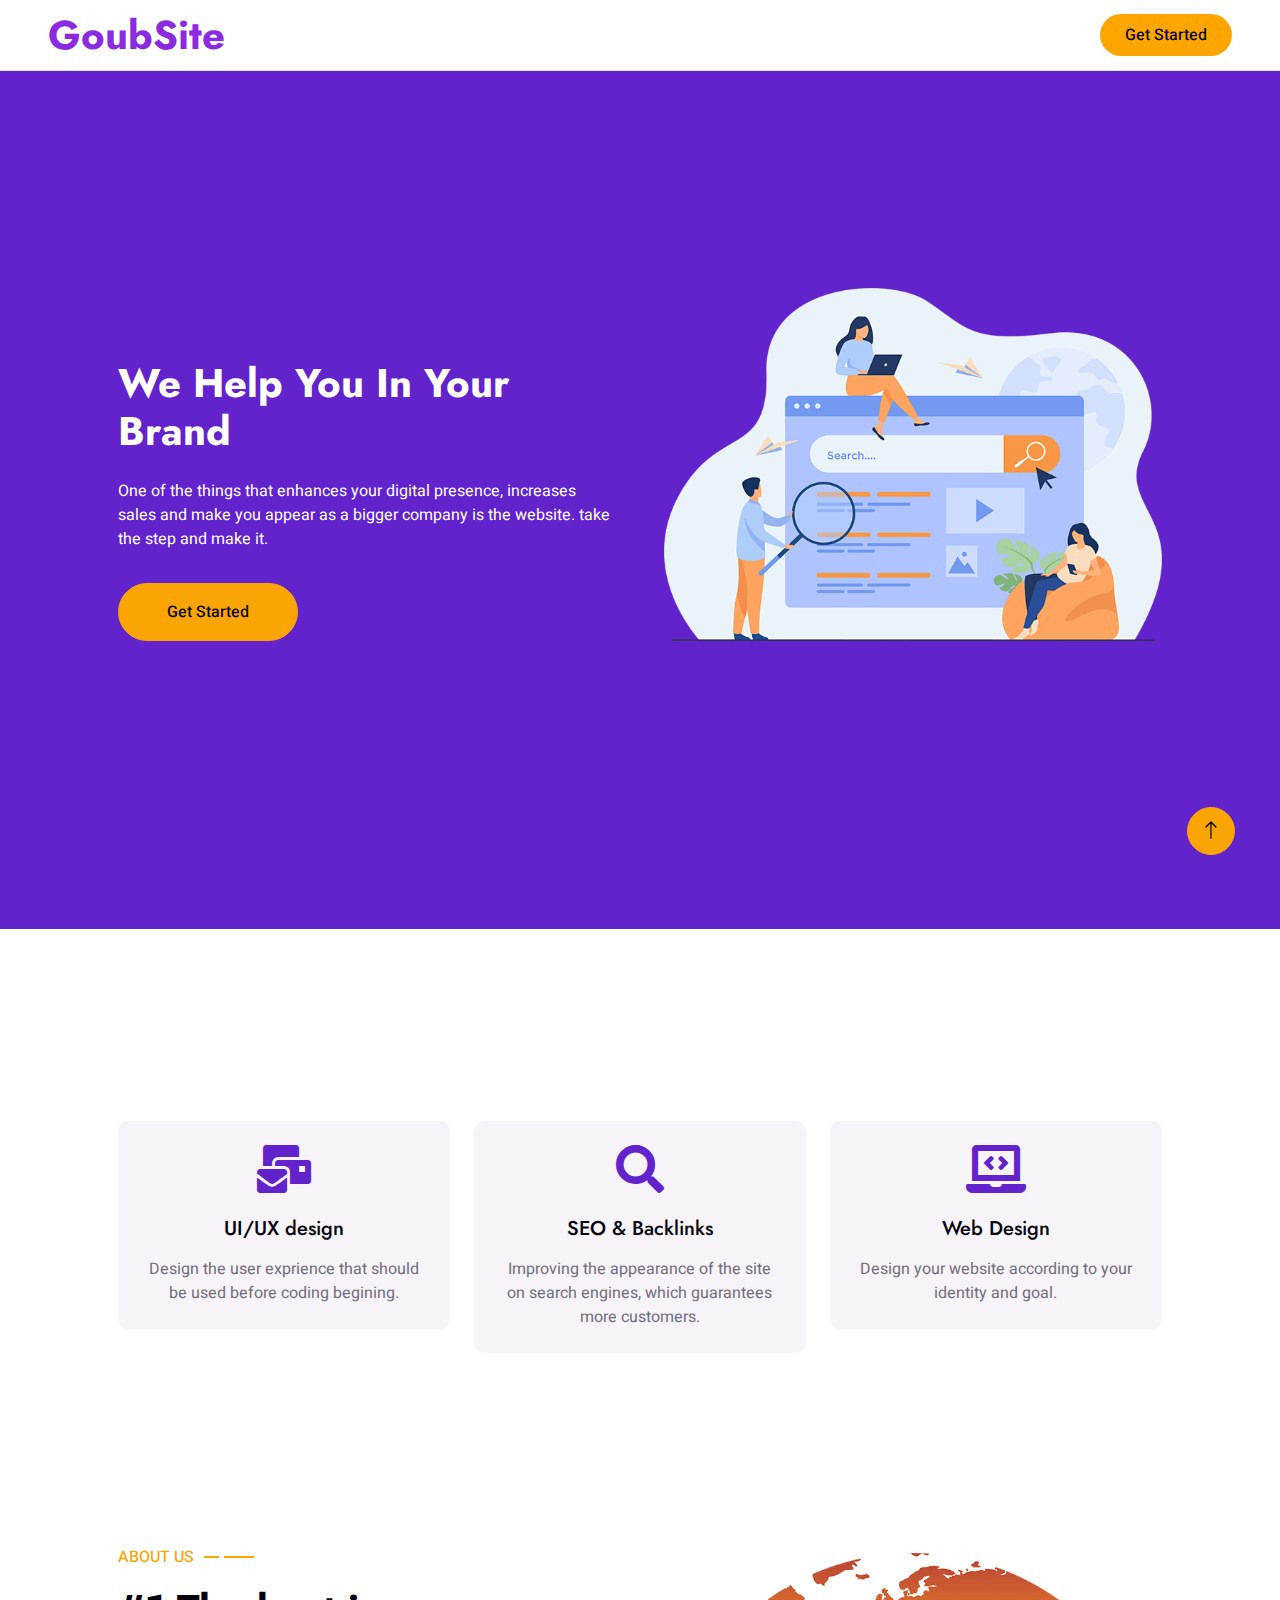
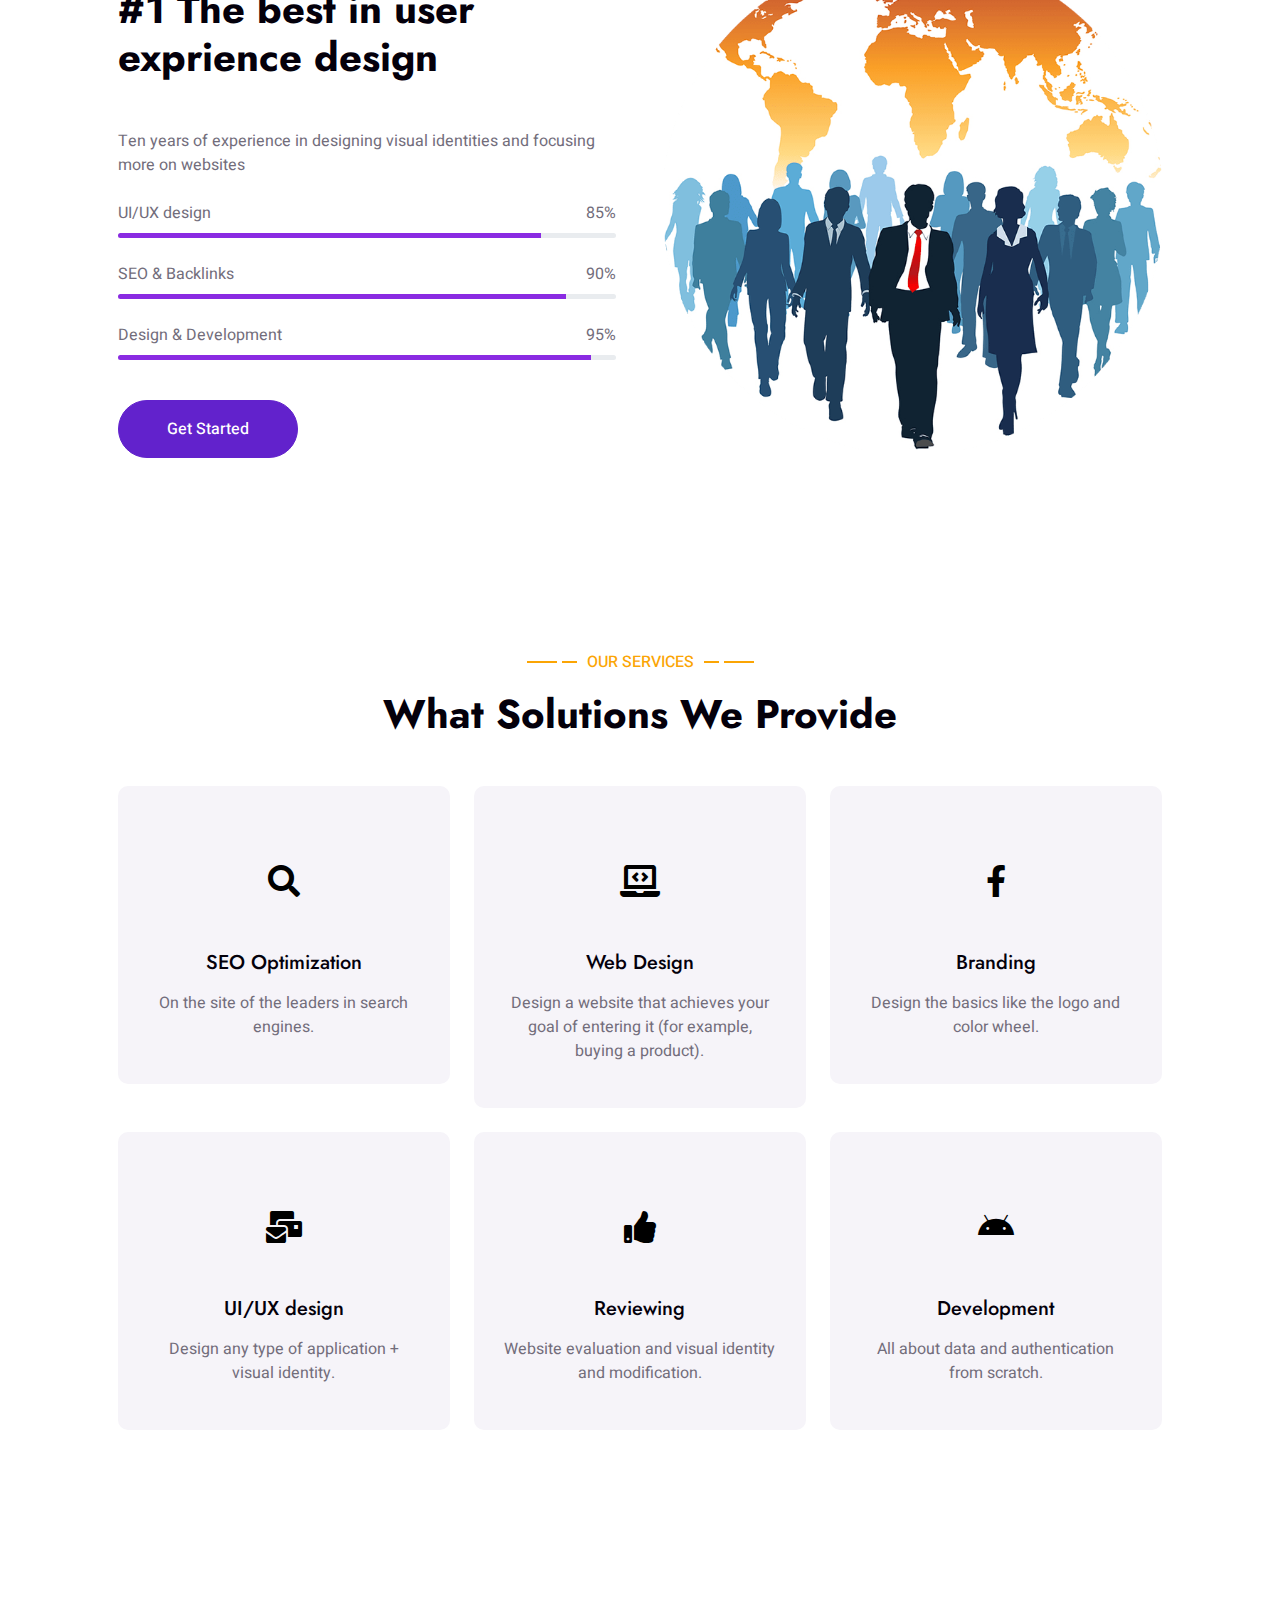
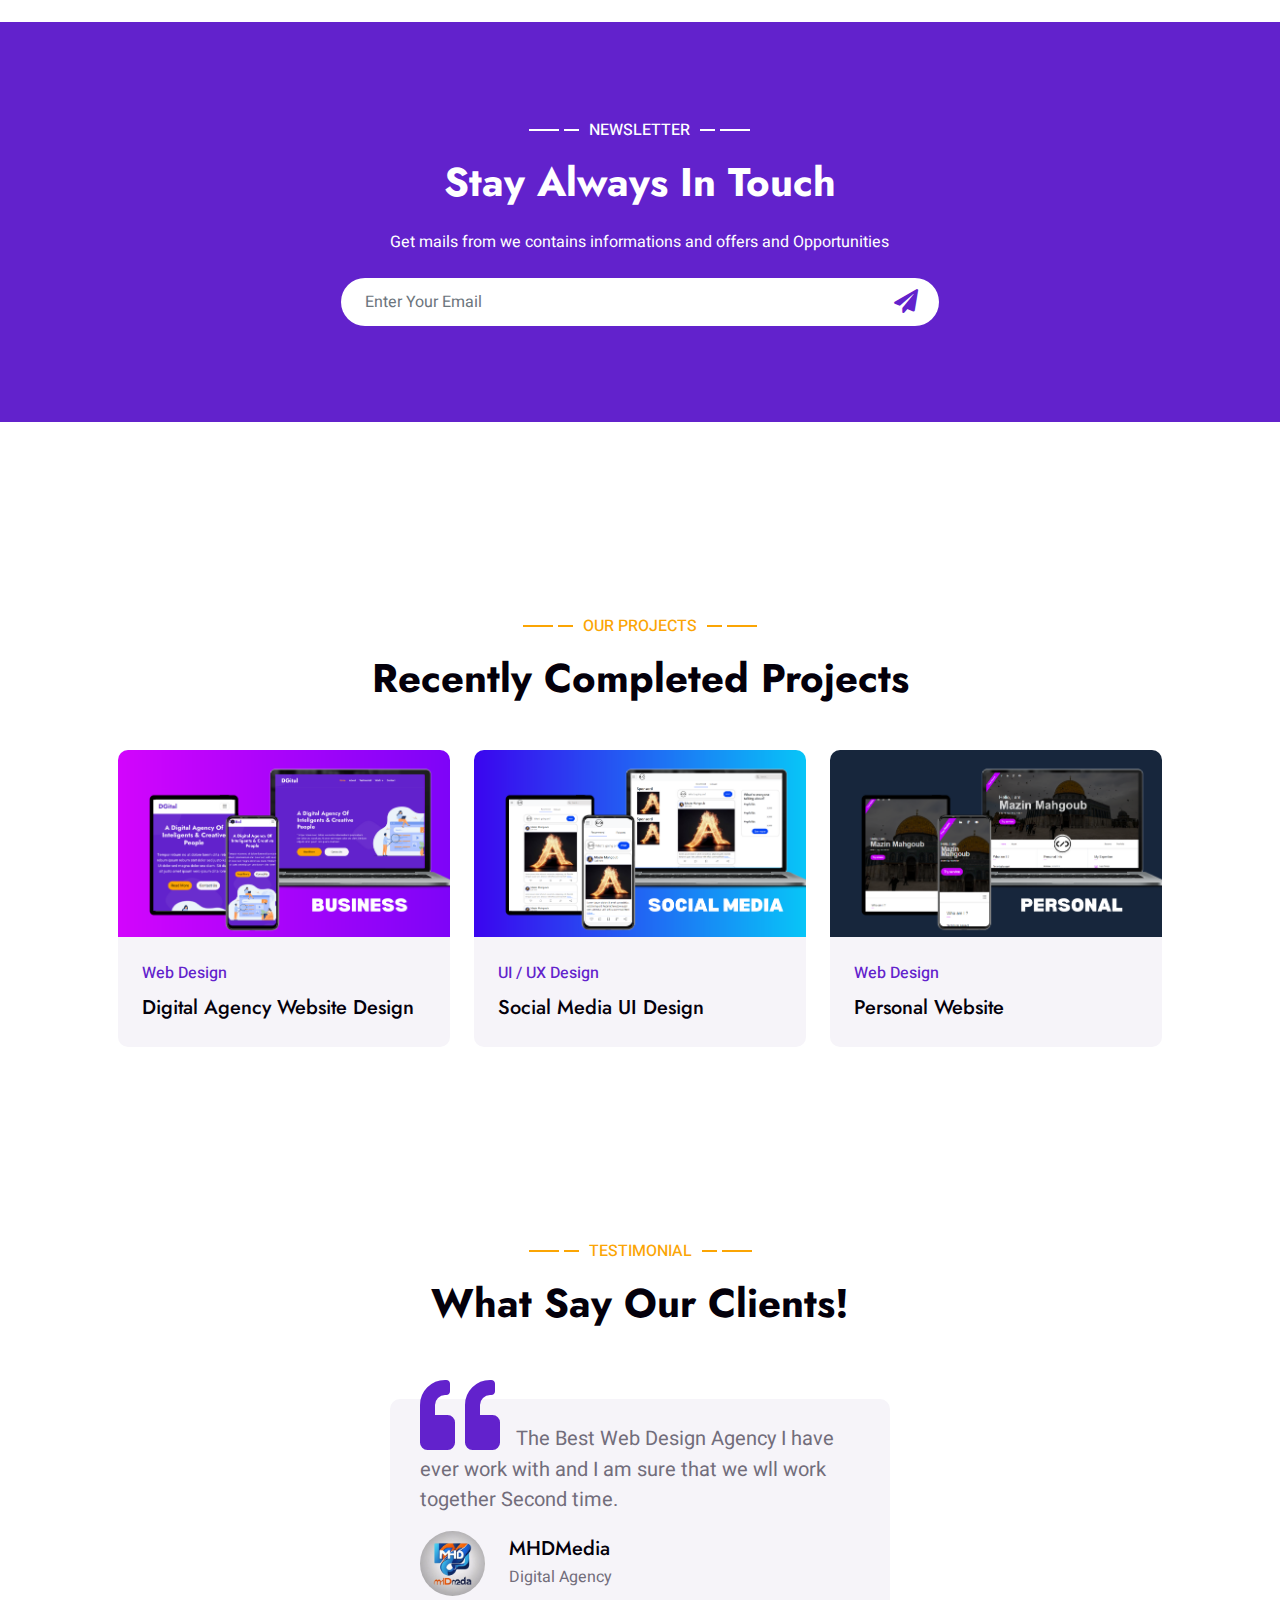
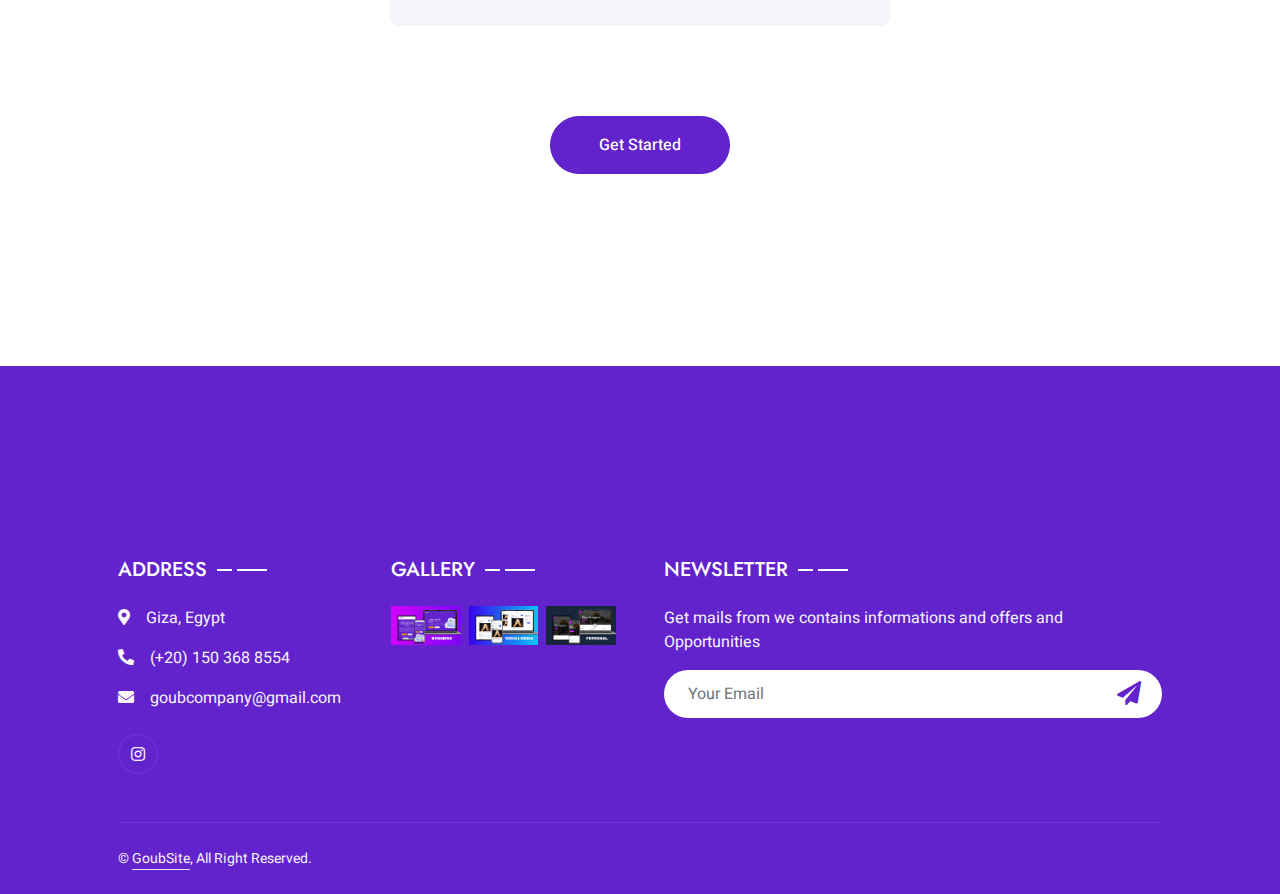
==== index.html @ 35c3d0f1 "Update index.html" ====
<!DOCTYPE html>
<html lang="en">

<head>
    <meta charset="utf-8">
    <title>GoubSite Company</title>
    <meta content="width=device-width, initial-scale=1.0" name="viewport">
    <meta content="" name="author">
    <meta content="" name="keywords">
    <meta content="" name="description">

    <!-- Favicon -->
    <link href="2.jpg" rel="icon">

    <!-- Google Web Fonts -->
    <link rel="preconnect" href="https://fonts.googleapis.com">
    <link rel="preconnect" href="https://fonts.gstatic.com" crossorigin>
    <link href="https://fonts.googleapis.com/css2?family=Heebo:wght@400;500&family=Jost:wght@500;600;700&display=swap" rel="stylesheet"> 

    <!-- Icon Font Stylesheet -->
    <link href="https://cdnjs.cloudflare.com/ajax/libs/font-awesome/5.10.0/css/all.min.css" rel="stylesheet">
    <link href="https://cdn.jsdelivr.net/npm/bootstrap-icons@1.4.1/font/bootstrap-icons.css" rel="stylesheet">

    <!-- Customized Bootstrap Stylesheet -->
    <link href="bootstrap.min.css" rel="stylesheet">

    <!-- Template Stylesheet -->
    <link href="style.css" rel="stylesheet"> 

    <!-- javascript -->
    <script src="https://smtpjs.com/v3/smtp.js"></script>
</head>

<body>
    <div class="container-xxl bg-white p-0">
        


        <!-- Navbar & Hero Start -->
        <div class="container-xxl position-relative p-0">
            <nav class="navbar navbar-expand-lg navbar-light px-4 px-lg-5 py-3 py-lg-0 " style="position:fixed;background: #fff;border-bottom: 1px solid rgb(226, 224, 224);">
                <a href="" class="navbar-brand p-0" style="height: 70px;display: flex;align-items: center;">
                    <h1 class="m-0" style="color: blueviolet;">GoubSite</h1>
                    <!-- <img src="logo.png" alt="Logo"> -->
                </a>
                
                <div class="collapse navbar-collapse" id="navbarCollapse">
                    <div class="navbar-nav mx-auto py-0"></div>
                    <a href="https://wa.me/+201503688554" class="btn rounded-pill py-2 px-4 ms-3 d-none d-lg-block" style="background: orange;">Get Started</a>
                </div>
            </nav>

            <div class="container-xxl bg-primary hero-header" style="padding-top: -100px;">
                <div class="container px-lg-5">
                    <div class="row g-5 align-items-end">
                        <div class="col-lg-6 text-center text-lg-start">
                            <h1 class="text-white mb-4 animated slideInDown">We Help You In Your Brand</h1>
                            <p class="text-white pb-3 animated slideInDown">One of the things that enhances your digital presence, increases sales and make you appear as a bigger company is the website. take the step and make it.</p>
                            <a href="https://wa.me/+201503688554" class="btn btn-secondary py-sm-3 px-sm-5 rounded-pill me-3 animated slideInLeft">Get Started</a>
                        </div>
                        <div class="col-lg-6 text-center text-lg-start">
                            <img class="img-fluid animated zoomIn" src="hero.png" alt="">
                        </div>
                    </div>
                </div>
            </div>
        </div>
        <!-- Navbar & Hero End -->


        <!-- Feature Start -->
        <div class="container-xxl py-5">
            <div class="container py-5 px-lg-5">
                <div class="row g-4">
                    <div class="col-lg-4 wow fadeInUp" data-wow-delay="0.1s">
                        <div class="feature-item bg-light rounded text-center p-4">
                            <i class="fa fa-3x fa-mail-bulk text-primary mb-4"></i>
                            <h5 class="mb-3">UI/UX design</h5>
                            <p class="m-0">Design the user exprience that should be used before coding begining.</p>
                        </div>
                    </div>
                    <div class="col-lg-4 wow fadeInUp" data-wow-delay="0.3s">
                        <div class="feature-item bg-light rounded text-center p-4">
                            <i class="fa fa-3x fa-search text-primary mb-4"></i>
                            <h5 class="mb-3">SEO & Backlinks</h5>
                            <p class="m-0">Improving the appearance of the site on search engines, which guarantees more customers.</p>
                        </div>
                    </div>
                    <div class="col-lg-4 wow fadeInUp" data-wow-delay="0.5s">
                        <div class="feature-item bg-light rounded text-center p-4">
                            <i class="fa fa-3x fa-laptop-code text-primary mb-4"></i>
                            <h5 class="mb-3">Web Design</h5>
                            <p class="m-0">Design your website according to your identity and goal.</p>
                        </div>
                    </div>
                </div>
            </div>
        </div>
        <!-- Feature End -->


        <!-- About Start -->
        <div class="container-xxl py-5">
            <div class="container py-5 px-lg-5">
                <div class="row g-5 align-items-center">
                    <div class="col-lg-6 wow fadeInUp" data-wow-delay="0.1s">
                        <p class="section-title text-secondary">About Us<span></span></p>
                        <h1 class="mb-5">#1 The best in user exprience design</h1>
                        <p class="mb-4">Ten years of experience in designing visual identities and focusing more on websites</p>
                        <div class="skill mb-4">
                            <div class="d-flex justify-content-between">
                                <p class="mb-2">UI/UX design</p>
                                <p class="mb-2">85%</p>
                            </div>
                            <div class="progress">
                                <div style="background: blueviolet;width: 85%;"></div>
                            </div>
                        </div>
                        <div class="skill mb-4">
                            <div class="d-flex justify-content-between">
                                <p class="mb-2">SEO & Backlinks</p>
                                <p class="mb-2">90%</p>
                            </div>
                            <div class="progress">
                                <div style="background: blueviolet;width: 90%;"></div>
                            </div>
                        </div>
                        <div class="skill mb-4">
                            <div class="d-flex justify-content-between">
                                <p class="mb-2">Design & Development</p>
                                <p class="mb-2">95%</p>
                            </div>
                            <div class="progress">
                                <div style="background: blueviolet;width: 95%;"></div>
                            </div>
                        </div>
                        <a href="https://wa.me/+201503688554" class="btn btn-primary py-sm-3 px-sm-5 rounded-pill mt-3">Get Started</a>
                    </div>
                    <div class="col-lg-6">
                        <img class="img-fluid wow zoomIn" data-wow-delay="0.5s" src="about.png">
                    </div>
                </div>
            </div>
        </div>
        <!-- About End -->


        <!-- Facts Start -->
        <!-- <div class="container-xxl bg-primary fact py-5 wow fadeInUp" data-wow-delay="0.1s">
            <div class="container py-5 px-lg-5">
                <div class="row g-4">
                    <div class="col-md-6 col-lg-3 text-center wow fadeIn" data-wow-delay="0.1s">
                        <i class="fa fa-certificate fa-3x text-secondary mb-3"></i>
                        <h1 class="text-white mb-2" data-toggle="counter-up">1234</h1>
                        <p class="text-white mb-0">Years Experience</p>
                    </div>
                    <div class="col-md-6 col-lg-3 text-center wow fadeIn" data-wow-delay="0.3s">
                        <i class="fa fa-users-cog fa-3x text-secondary mb-3"></i>
                        <h1 class="text-white mb-2" data-toggle="counter-up">1234</h1>
                        <p class="text-white mb-0">Team Members</p>
                    </div>
                    <div class="col-md-6 col-lg-3 text-center wow fadeIn" data-wow-delay="0.5s">
                        <i class="fa fa-users fa-3x text-secondary mb-3"></i>
                        <h1 class="text-white mb-2" data-toggle="counter-up">1234</h1>
                        <p class="text-white mb-0">Satisfied Clients</p>
                    </div>
                    <div class="col-md-6 col-lg-3 text-center wow fadeIn" data-wow-delay="0.7s">
                        <i class="fa fa-check fa-3x text-secondary mb-3"></i>
                        <h1 class="text-white mb-2" data-toggle="counter-up">1234</h1>
                        <p class="text-white mb-0">Compleate Projects</p>
                    </div>
                </div>
            </div>
        </div> -->
        <!-- Facts End -->


        <!-- Service Start -->
        <div class="container-xxl py-5">
            <div class="container py-5 px-lg-5">
                <div class="wow fadeInUp" data-wow-delay="0.1s">
                    <p class="section-title text-secondary justify-content-center"><span></span>Our Services<span></span></p>
                    <h1 class="text-center mb-5">What Solutions We Provide</h1>
                </div>
                <div class="row g-4">
                    <div class="col-lg-4 col-md-6 wow fadeInUp" data-wow-delay="0.1s">
                        <div class="service-item d-flex flex-column text-center rounded">
                            <div class="service-icon flex-shrink-0">
                                <i class="fa fa-search fa-2x" style="color: black;"></i>
                            </div>
                            <h5 class="mb-3">SEO Optimization</h5>
                            <p class="m-0">On the site of the leaders in search engines.</p>
                        </div>
                    </div>
                    <div class="col-lg-4 col-md-6 wow fadeInUp" data-wow-delay="0.3s">
                        <div class="service-item d-flex flex-column text-center rounded">
                            <div class="service-icon flex-shrink-0">
                                <i class="fa fa-laptop-code fa-2x" style="color: black;"></i>
                            </div>
                            <h5 class="mb-3">Web Design</h5>
                            <p class="m-0">Design a website that achieves your goal of entering it (for example, buying a product).</p>
                        </div>
                    </div>
                    <div class="col-lg-4 col-md-6 wow fadeInUp" data-wow-delay="0.5s">
                        <div class="service-item d-flex flex-column text-center rounded">
                            <div class="service-icon flex-shrink-0">
                                <i class="fab fa-facebook-f fa-2x" style="color: black;"></i>
                            </div>
                            <h5 class="mb-3">Branding</h5>
                            <p class="m-0">Design the basics like the logo and color wheel.</p>
                        </div>
                    </div>
                    <div class="col-lg-4 col-md-6 wow fadeInUp" data-wow-delay="0.1s">
                        <div class="service-item d-flex flex-column text-center rounded">
                            <div class="service-icon flex-shrink-0">
                                <i class="fa fa-mail-bulk fa-2x" style="color: black;"></i>
                            </div>
                            <h5 class="mb-3">UI/UX design</h5>
                            <p class="m-0">Design any type of application + visual identity.</p>
                        </div>
                    </div>
                    <div class="col-lg-4 col-md-6 wow fadeInUp" data-wow-delay="0.3s">
                        <div class="service-item d-flex flex-column text-center rounded">
                            <div class="service-icon flex-shrink-0">
                                <i class="fa fa-thumbs-up fa-2x" style="color: black;"></i>
                            </div>
                            <h5 class="mb-3">Reviewing</h5>
                            <p class="m-0">Website evaluation and visual identity and modification.</p>
                        </div>
                    </div>
                    <div class="col-lg-4 col-md-6 wow fadeInUp" data-wow-delay="0.5s">
                        <div class="service-item d-flex flex-column text-center rounded">
                            <div class="service-icon flex-shrink-0">
                                <i class="fab fa-android fa-2x" style="color: black;"></i>
                            </div>
                            <h5 class="mb-3">Development</h5>
                            <p class="m-0">All about data and authentication from scratch.</p>
                        </div>
                    </div>
                </div>
            </div>
        </div>
        <!-- Service End -->


        <!-- Newsletter Start -->
        <div class="container-xxl bg-primary newsletter py-5 wow fadeInUp" data-wow-delay="0.1s">
            <div class="container py-5 px-lg-5">
                <div class="row justify-content-center">
                    <div class="col-lg-7 text-center">
                        <p class="section-title text-white justify-content-center"><span></span>Newsletter<span></span></p>
                        <h1 class="text-center text-white mb-4">Stay Always In Touch</h1>
                        <p class="text-white mb-4">Get mails from we contains informations and offers and Opportunities</p>
                        <div class="position-relative w-100 mt-3">
                            <input id="content" class="form-control border-0 rounded-pill w-100 ps-4 pe-5" type="text" placeholder="Enter Your Email" style="height: 48px;">
                            <script>
				  function write(){
				      content = document.getElementById("content");
				      Email.send({
                                          Host: "smtp.gmail.com",
                                          Username: "mazinmahgoub95@gmail.com",
                			  Password: "Enter your password",
                			  To: 'goubcompany@gmail.com';
                			  From: "mazinmahgoub95@gmail.com",
                			  Subject: Mail Marketing,
                			  Body: content,
            			      })
                			.then(function (message) {
                    			    alert("Sent Successfully")
                			});
				  }
			    </script>
			    <button onclick='write()' class="btn shadow-none position-absolute top-0 end-0 mt-1 me-2"><i class="fa fa-paper-plane text-primary fs-4"></i></button>
                            
			</div>
                    </div>
                </div>
            </div>
        </div>
        <!-- Newsletter End -->


        <!-- Projects Start -->
        <div class="container-xxl py-5">
            <div class="container py-5 px-lg-5">
                <div class="wow fadeInUp" data-wow-delay="0.1s">
                    <p class="section-title text-secondary justify-content-center"><span></span>Our Projects<span></span></p>
                    <h1 class="text-center mb-5">Recently Completed Projects</h1>
                </div>
                
                <div class="row g-4 portfolio-container">
                    <div class="col-lg-4 col-md-6 portfolio-item first wow fadeInUp" data-wow-delay="0.1s">
                        <div class="rounded overflow-hidden">
                            <div class="position-relative overflow-hidden">
                                <img class="img-fluid w-100" src="1.png" alt="">
                                <div class="portfolio-overlay" style="color: #fff;">This Website</div>
                            </div>
                            <div class="bg-light p-4">
                                <p class="text-primary fw-medium mb-2">Web Design</p>
                                <h5 class="lh-base mb-0">Digital Agency Website Design</a>
                            </div>
                        </div>
                    </div>
                    <div class="col-lg-4 col-md-6 portfolio-item second wow fadeInUp" data-wow-delay="0.3s">
                        <div class="rounded overflow-hidden">
                            <div class="position-relative overflow-hidden">
                                <img class="img-fluid w-100" src="2.png" alt="">
                                <div class="portfolio-overlay">
                                    <a class="btn btn-square btn-outline-light mx-1" href="2.png" data-lightbox="portfolio"><i class="fa fa-eye"></i></a>
                                </div>
                            </div>
                            <div class="bg-light p-4">
                                <p class="text-primary fw-medium mb-2">UI / UX Design</p>
                                <h5 class="lh-base mb-0">Social Media UI Design</a>
                            </div>
                        </div>
                    </div>
                    <div class="col-lg-4 col-md-6 portfolio-item first wow fadeInUp" data-wow-delay="0.5s">
                        <div class="rounded overflow-hidden">
                            <div class="position-relative overflow-hidden">
                                <img class="img-fluid w-100" src="3.png" alt="">
                                <div class="portfolio-overlay">
                                    <a class="btn btn-square btn-outline-light mx-1" href=""><i class="fa fa-link"></i></a>
                                </div>
                            </div>
                            <div class="bg-light p-4">
                                <p class="text-primary fw-medium mb-2">Web Design</p>
                                <h5 class="lh-base mb-0">Personal Website</a>
                            </div>
                        </div>
                    </div>
                </div>
            </div>
        </div>
        <!-- Projects End -->


        <!-- Testimonial Start -->
        <div class="container-xxl py-5 wow fadeInUp" data-wow-delay="0.1s">
            <div class="container py-5 px-lg-5">
                <p class="section-title text-secondary justify-content-center"><span></span>Testimonial<span></span></p>
                <h1 class="text-center mb-5">What Say Our Clients!</h1>
                <div class="owl-carousel testimonial-carousel" style="display: flex;justify-content: space-around;">
                    <div class="testimonial-item bg-light rounded my-4" style="width: 500px;">
                        <p class="fs-5"><i class="fa fa-quote-left fa-4x text-primary mt-n4 me-3"></i>The Best Web Design Agency I have ever work with and I am sure that we wll work together Second time.</p>
                        <div class="d-flex align-items-center">
                            <img class="img-fluid flex-shrink-0 rounded-circle" src="IMG-20240922-WA0012.jpg" style="width: 65px; height: 65px;">
                            <div class="ps-4">
                                <h5 class="mb-1">MHDMedia</h5>
                                <span>Digital Agency</span>
                            </div>
                        </div>
                    </div><!--
                    <div class="testimonial-item bg-light rounded my-4 testi00" style="width: 500px;">
                        <p class="fs-5"><i class="fa fa-quote-left fa-4x text-primary mt-n4 me-3"></i>My Sales get 3xtimes more after use your UI/UX design service. very very thanks to you.</p>
                        <div class="d-flex align-items-center">
                            <img class="img-fluid flex-shrink-0 rounded-circle" src="testimonial-2.jpg" style="width: 65px; height: 65px;">
                            <div class="ps-4">
                                <h5 class="mb-1">Mazin Mahgoub</h5>
                                <span>programmer</span>
                            </div>
                        </div>
                    </div>-->

                </div>
                <center style="margin-top: 50px;">
                    <a href="https://wa.me/+201503688554" class="btn btn-primary py-sm-3 px-sm-5 rounded-pill mt-3">Get Started</a>
                </center>
            </div>

        </div>
        <!-- Testimonial End -->


        <!-- Team Start -->
        <!-- <div class="container-xxl py-5">
            <div class="container py-5 px-lg-5">
                <div class="wow fadeInUp" data-wow-delay="0.1s">
                    <p class="section-title text-secondary justify-content-center"><span></span>Our Team<span></span></p>
                    <h1 class="text-center mb-5">Our Team Members</h1>
                </div>
                <div class="row g-4">
                    <div class="col-lg-4 col-md-6 wow fadeInUp" data-wow-delay="0.1s">
                        <div class="team-item bg-light rounded">
                            <div class="text-center border-bottom p-4">
                                <img class="img-fluid rounded-circle mb-4" src="team-1.jpg" alt="">
                                <h5>John Doe</h5>
                                <span>CEO & Founder</span>
                            </div>
                            <div class="d-flex justify-content-center p-4">
                                <a class="btn btn-square mx-1" href=""><i class="fab fa-facebook-f"></i></a>
                                <a class="btn btn-square mx-1" href=""><i class="fab fa-twitter"></i></a>
                                <a class="btn btn-square mx-1" href=""><i class="fab fa-instagram"></i></a>
                                <a class="btn btn-square mx-1" href=""><i class="fab fa-linkedin-in"></i></a>
                            </div>
                        </div>
                    </div>
                    <div class="col-lg-4 col-md-6 wow fadeInUp" data-wow-delay="0.3s">
                        <div class="team-item bg-light rounded">
                            <div class="text-center border-bottom p-4">
                                <img class="img-fluid rounded-circle mb-4" src="team-2.jpg" alt="">
                                <h5>Jessica Brown</h5>
                                <span>Web Designer</span>
                            </div>
                            <div class="d-flex justify-content-center p-4">
                                <a class="btn btn-square mx-1" href=""><i class="fab fa-facebook-f"></i></a>
                                <a class="btn btn-square mx-1" href=""><i class="fab fa-twitter"></i></a>
                                <a class="btn btn-square mx-1" href=""><i class="fab fa-instagram"></i></a>
                                <a class="btn btn-square mx-1" href=""><i class="fab fa-linkedin-in"></i></a>
                            </div>
                        </div>
                    </div>
                    <div class="col-lg-4 col-md-6 wow fadeInUp" data-wow-delay="0.5s">
                        <div class="team-item bg-light rounded">
                            <div class="text-center border-bottom p-4">
                                <img class="img-fluid rounded-circle mb-4" src="team-3.jpg" alt="">
                                <h5>Tony Johnson</h5>
                                <span>SEO Expert</span>
                            </div>
                            <div class="d-flex justify-content-center p-4">
                                <a class="btn btn-square mx-1" href=""><i class="fab fa-facebook-f"></i></a>
                                <a class="btn btn-square mx-1" href=""><i class="fab fa-twitter"></i></a>
                                <a class="btn btn-square mx-1" href=""><i class="fab fa-instagram"></i></a>
                                <a class="btn btn-square mx-1" href=""><i class="fab fa-linkedin-in"></i></a>
                            </div>
                        </div>
                    </div>
                </div>
            </div>
        </div> -->
        <!-- Team End -->
        

        <!-- Footer Start -->
        <div class="container-fluid bg-primary text-light footer wow fadeIn" data-wow-delay="0.1s">
            <div class="container py-5 px-lg-5">
                <div class="row g-5">
                    <div class="col-md-6 col-lg-3">
                        <p class="section-title text-white h5 mb-4">Address<span></span></p>
                        <p><i class="fa fa-map-marker-alt me-3"></i>Giza, Egypt</p>
                        <p><i class="fa fa-phone-alt me-3"></i>(+20) 150 368 8554</p>
                        <p><i class="fa fa-envelope me-3"></i>goubcompany@gmail.com</p>
                        <div class="d-flex pt-2">
                            <a class="btn btn-outline-light btn-social" href="https://instagram.com/goubsite/"><i class="fab fa-instagram"></i></a>
                        </div>
                    </div>
                    
                    <div class="col-md-6 col-lg-3">
                        <p class="section-title text-white h5 mb-4">Gallery<span></span></p>
                        <div class="row g-2">
                            <div class="col-4">
                                <img class="img-fluid" src="1.png" alt="Image">
                            </div>
                            <div class="col-4">
                                <img class="img-fluid" src="2.png" alt="Image">
                            </div>
                            <div class="col-4">
                                <img class="img-fluid" src="3.png" alt="Image">
                            </div>
                        </div>
                    </div>
                    <div class="col-md-6 ">
                        <p class="section-title text-white h5 mb-4">Newsletter<span></span></p>
                        <p>Get mails from we contains informations and offers and Opportunities</p>
                        <div class="position-relative w-100 mt-3">
                            <input class="form-control border-0 rounded-pill w-100 ps-4 pe-5" type="text" placeholder="Your Email" style="height: 48px;">
                            <button type="button" class="btn shadow-none position-absolute top-0 end-0 mt-1 me-2"><i class="fa fa-paper-plane text-primary fs-4"></i></button>
                        </div>
                    </div>
                </div>
            </div>
            <div class="container px-lg-5">
                <div class="copyright">
                    <div class="row">
                        <div class="col-md-6 text-center text-md-start mb-3 mb-md-0">
                            &copy; <a class="border-bottom" href="#">GoubSite</a>, All Right Reserved. 
							
							<!--/*** This template is free as long as you keep the footer author’s credit link/attribution link/backlink. If you'd like to use the template without the footer author’s credit link/attribution link/backlink, you can purchase the Credit Removal License from "https://htmlcodex.com/credit-removal". Thank you for your support. ***/-->
                        </div>
                        <!-- <div class="col-md-6 text-center text-md-end">
                            <div class="footer-menu">
                                <a href="">Home</a>
                                <a href="">Cookies</a>
                                <a href="">Help</a>
                                <a href="">FQAs</a>
                            </div>
                        </div> -->
                    </div>
                </div>
            </div>
        </div>
        <!-- Footer End -->


        <!-- Back to Top -->
        <a href="#" class="btn btn-lg btn-secondary btn-lg-square back-to-top"><i class="bi bi-arrow-up"></i></a>
    </div>



    <!-- Template Javascript -->
    <script src="main.js"></script>
</body>

</html>
---- style.css ----
/********** Template CSS **********/
:root {
    --primary: #6222CC;
    --secondary: #FBA504;
    --light: #F6F4F9;
    --dark: #04000B;
}


/*** Spinner ***/
#spinner {
    opacity: 0;
    visibility: hidden;
    transition: opacity .5s ease-out, visibility 0s linear .5s;
    z-index: 99999;
}

#spinner.show {
    transition: opacity .5s ease-out, visibility 0s linear 0s;
    visibility: visible;
    opacity: 1;
}

.back-to-top {
    position: fixed;
    display: none;
    right: 45px;
    bottom: 45px;
    z-index: 99;
}


/*** Heading ***/
h1,
h2,
.fw-bold {
    font-weight: 700 !important;
}

h3,
h4,
.fw-semi-bold {
    font-weight: 600 !important;
}

h5,
h6,
.fw-medium {
    font-weight: 500 !important;
}


/*** Button ***/
.btn {
    font-weight: 500;
    transition: .5s;
}

.btn:hover {
    box-shadow: 0 0 10px rgba(0, 0, 0, .5);
}

.btn-square {
    width: 38px;
    height: 38px;
}

.btn-sm-square {
    width: 32px;
    height: 32px;
}

.btn-lg-square {
    width: 48px;
    height: 48px;
}

.btn-square,
.btn-sm-square,
.btn-lg-square {
    padding: 0;
    display: flex;
    align-items: center;
    justify-content: center;
    font-weight: normal;
    border-radius: 50px;
}


/*** Navbar ***/
.navbar .dropdown-toggle::after {
    border: none;
    content: "\f067";
    font-family: "Font Awesome 5 Free";
    font-size: 10px;
    font-weight: bold;
    vertical-align: middle;
    margin-left: 8px;
}

.navbar-light .navbar-nav .nav-link {
    position: relative;
    margin-right: 25px;
    padding: 35px 0;
    font-family: 'Jost', sans-serif;
    font-size: 18px;
    font-weight: 500;
    color: var(--light) !important;
    outline: none;
    transition: .5s;
}

.sticky-top.navbar-light .navbar-nav .nav-link {
    padding: 20px 0;
    color: var(--dark) !important;
}

.navbar-light .navbar-nav .nav-link:hover,
.navbar-light .navbar-nav .nav-link.active {
    color: var(--secondary) !important;
}

.navbar-light .navbar-brand h1 {
    color: #FFFFFF;
}

.navbar-light .navbar-brand img {
    max-height: 60px;
    transition: .5s;
}

.sticky-top.navbar-light .navbar-brand img {
    max-height: 45px;
}

@media (max-width: 991.98px) {
    .sticky-top.navbar-light {
        position: relative;
        background: #FFFFFF;
    }

    .navbar-light .navbar-collapse {
        margin-top: 15px;
        border-top: 1px solid #DDDDDD;
    }

    .navbar-light .navbar-nav .nav-link,
    .sticky-top.navbar-light .navbar-nav .nav-link {
        padding: 10px 0;
        margin-left: 0;
        color: var(--dark) !important;
    }

    .navbar-light .navbar-brand h1 {
        color: var(--primary);
    }

    .navbar-light .navbar-brand img {
        max-height: 45px;
    }
}

@media (min-width: 992px) {
    .navbar-light {
        position: absolute;
        width: 100%;
        top: 0;
        left: 0;
        border-bottom: 1px solid rgba(256, 256, 256, .1);
        z-index: 999;
    }
    
    .sticky-top.navbar-light {
        position: fixed;
        background: #FFFFFF;
    }

    .sticky-top.navbar-light .navbar-brand h1 {
        color: var(--primary);
    }

    .navbar-light .navbar-nav .nav-item .dropdown-menu {
        display: block;
        border: none;
        margin-top: 0;
        top: 150%;
        opacity: 0;
        visibility: hidden;
        transition: .5s;
    }

    .navbar-light .navbar-nav .nav-item:hover .dropdown-menu {
        top: 100%;
        visibility: visible;
        transition: .5s;
        opacity: 1;
    }

    .navbar-light .btn {
        color: var(--dark);
        background: #FFFFFF;
    }

    .sticky-top.navbar-light .btn {
        color: var(--dark);
        background: var(--secondary);
    }
}


/*** Hero Header ***/
.hero-header {
    margin-bottom: 6rem;
    padding: 18rem 0;
    background:
        url(../img/blob-top-left.png),
        url(../img/blob-top-right.png),
        url(../img/blob-bottom-left.png),
        url(../img/blob-bottom-right.png),
        url(../img/blob-center.png),
        url(../img/bg-bottom.png);
    background-position:
        left 0px top 0px,
        right 0px top 0px,
        left 0px bottom 0px,
        right 0px bottom 0px,
        center center,
        center bottom;
    background-repeat: no-repeat;
}

@media (max-width: 991.98px) {
    .hero-header {
        padding: 6rem 0 9rem 0;
    }
}


/*** Section Title ***/
.section-title {
    position: relative;
    display: flex;
    align-items: center;
    font-weight: 500;
    text-transform: uppercase;
}

.section-title span:first-child,
.section-title span:last-child {
    position: relative;
    display: inline-block;
    margin-right: 30px;
    width: 30px;
    height: 2px;
}

.section-title span:last-child {
    margin-right: 0;
    margin-left: 30px;
}

.section-title span:first-child::after,
.section-title span:last-child::after {
    position: absolute;
    content: "";
    width: 15px;
    height: 2px;
    top: 0;
    right: -20px;
}

.section-title span:last-child::after {
    right: auto;
    left: -20px;
}

.section-title.text-primary span:first-child,
.section-title.text-primary span:last-child,
.section-title.text-primary span:first-child::after,
.section-title.text-primary span:last-child::after {
    background: var(--primary);
}

.section-title.text-secondary span:first-child,
.section-title.text-secondary span:last-child,
.section-title.text-secondary span:first-child::after,
.section-title.text-secondary span:last-child::after {
    background: var(--secondary);
}

.section-title.text-white span:first-child,
.section-title.text-white span:last-child,
.section-title.text-white span:first-child::after,
.section-title.text-white span:last-child::after {
    background: #FFFFFF;
}


/*** Feature ***/
.feature-item {
    transition: .5s;
}

.feature-item:hover {
    margin-top: -15px;
}


/*** About ***/
.progress {
    height: 5px;
}

.progress .progress-bar {
    width: 0px;
    transition: 3s;
}


/*** Fact ***/
.fact {
    margin: 6rem 0;
    background:
        url(../img/blob-top-left.png),
        url(../img/blob-top-right.png),
        url(../img/blob-bottom-left.png),
        url(../img/blob-bottom-right.png),
        url(../img/blob-center.png);
    background-position:
        left 0px top 0px,
        right 0px top 0px,
        left 0px bottom 0px,
        right 0px bottom 0px,
        center center;
    background-repeat: no-repeat;
}


/*** Service ***/
.service-item {
    position: relative;
    padding: 45px 30px;
    background: var(--light);
    overflow: hidden;
    transition: .5s;
}

.service-item:hover {
    margin-top: -15px;
    padding-bottom: 60px;
    background: var(--primary);
}

.service-item .service-icon {
    margin: 0 auto 20px auto;
    width: 100px;
    height: 100px;
    display: flex;
    align-items: center;
    justify-content: center;
    color: var(--light);
    background: url(../img/blob-primary.png) center center no-repeat;
    background-size: contain;
    transition: .5s;
}

.service-item:hover .service-icon {
    color: var(--dark);
    background: url(../img/blob-secondary.png) center center no-repeat;
    background-size: contain;
}

.service-item h5,
.service-item p {
    transition: .5s;
}

.service-item:hover h5,
.service-item:hover p {
    color: #FFFFFF;
}

.service-item a.btn {
    position: absolute;
    bottom: -40px;
    left: 50%;
    transform: translateX(-50%);
    color: var(--primary);
    background: #FFFFFF;
    border-radius: 40px 40px 0 0;
    transition: .5s;
    z-index: 1;
}

.service-item a.btn:hover {
    color: var(--dark);
    background: var(--secondary);
}

.service-item:hover a.btn {
    bottom: 0;
}


/*** Project Portfolio ***/
#portfolio-flters li {
    display: inline-block;
    font-weight: 500;
    color: var(--dark);
    cursor: pointer;
    transition: .5s;
    border-bottom: 2px solid transparent;
}

#portfolio-flters li:hover,
#portfolio-flters li.active {
    color: var(--primary);
    border-color: var(--primary);
}

.portfolio-item img {
    transition: .5s;
}

.portfolio-item:hover img {
    transform: scale(1.1);
}

.portfolio-item .portfolio-overlay {
    position: absolute;
    display: flex;
    align-items: center;
    justify-content: center;
    width: 100%;
    height: 100%;
    top: 0;
    left: 0;
    background: rgba(98, 34, 204, .9);
    transition: .5s;
    opacity: 0;
}

.portfolio-item:hover .portfolio-overlay {
    opacity: 1;
}


/*** Newsletter ***/
.newsletter {
    margin: 6rem 0;
    background:
        url(../img/blob-top-left.png),
        url(../img/blob-top-right.png),
        url(../img/blob-bottom-left.png),
        url(../img/blob-bottom-right.png),
        url(../img/blob-center.png);
    background-position:
        left 0px top 0px,
        right 0px top 0px,
        left 0px bottom 0px,
        right 0px bottom 0px,
        center center;
    background-repeat: no-repeat;
}


/*** Testimonial ***/
.testimonial-carousel .testimonial-item {
    padding: 0 30px 30px 30px;
}

.testimonial-carousel .owl-nav {
    display: flex;
    justify-content: center;
}

.testimonial-carousel .owl-nav .owl-prev,
.testimonial-carousel .owl-nav .owl-next {
    margin: 0 12px;
    width: 60px;
    height: 60px;
    display: flex;
    align-items: center;
    justify-content: center;
    color: var(--primary);
    background: var(--light);
    border-radius: 60px;
    font-size: 22px;
    transition: .5s;
}

.testimonial-carousel .owl-nav .owl-prev:hover,
.testimonial-carousel .owl-nav .owl-next:hover {
    color: #FFFFFF;
    background: var(--primary);
    box-shadow: 0 0 10px rgba(0, 0, 0, .5);
}


/*** Team ***/
.team-item .btn {
    color: var(--primary);
    background: #FFFFFF;
}

.team-item .btn:hover {
    color: #FFFFFF;
    background: var(--primary);
}


/*** Footer ***/
.footer {
    margin-top: 6rem;
    padding-top: 9rem;
    background:
        url(../img/bg-top.png),
        url(../img/map.png);
    background-position:
        center top,
        center center;
    background-repeat: no-repeat;
}

.footer .btn.btn-social {
    margin-right: 5px;
    width: 40px;
    height: 40px;
    display: flex;
    align-items: center;
    justify-content: center;
    color: var(--light);
    border: 1px solid rgba(256, 256, 256, .1);
    border-radius: 40px;
    transition: .3s;
}

.footer .btn.btn-social:hover {
    color: var(--primary);
}

.footer .btn.btn-link {
    display: block;
    margin-bottom: 10px;
    padding: 0;
    text-align: left;
    color: var(--light);
    font-weight: normal;
    transition: .3s;
}

.footer .btn.btn-link::before {
    position: relative;
    content: "\f105";
    font-family: "Font Awesome 5 Free";
    font-weight: 900;
    margin-right: 10px;
}

.footer .btn.btn-link:hover {
    letter-spacing: 1px;
    box-shadow: none;
    color: var(--secondary);
}

.footer .copyright {
    padding: 25px 0;
    font-size: 14px;
    border-top: 1px solid rgba(256, 256, 256, .1);
}

.footer .copyright a {
    color: var(--light);
}

.footer .footer-menu a {
    margin-right: 15px;
    padding-right: 15px;
    border-right: 1px solid rgba(255, 255, 255, .1);
}

.footer .footer-menu a:last-child {
    margin-right: 0;
    padding-right: 0;
    border-right: none;
}

.footer .copyright a:hover,
.footer .footer-menu a:hover {
    color: var(--secondary);
}

@media only screen and (max-width: 991px) {
    .navbar{
        width: 100%;
        height: 60px;
        display: flex;
        align-items: center;
    }
    .navbar-brand{
        margin-top: -20px;
    }
    .testi00{
        display:none;
    }
    
}
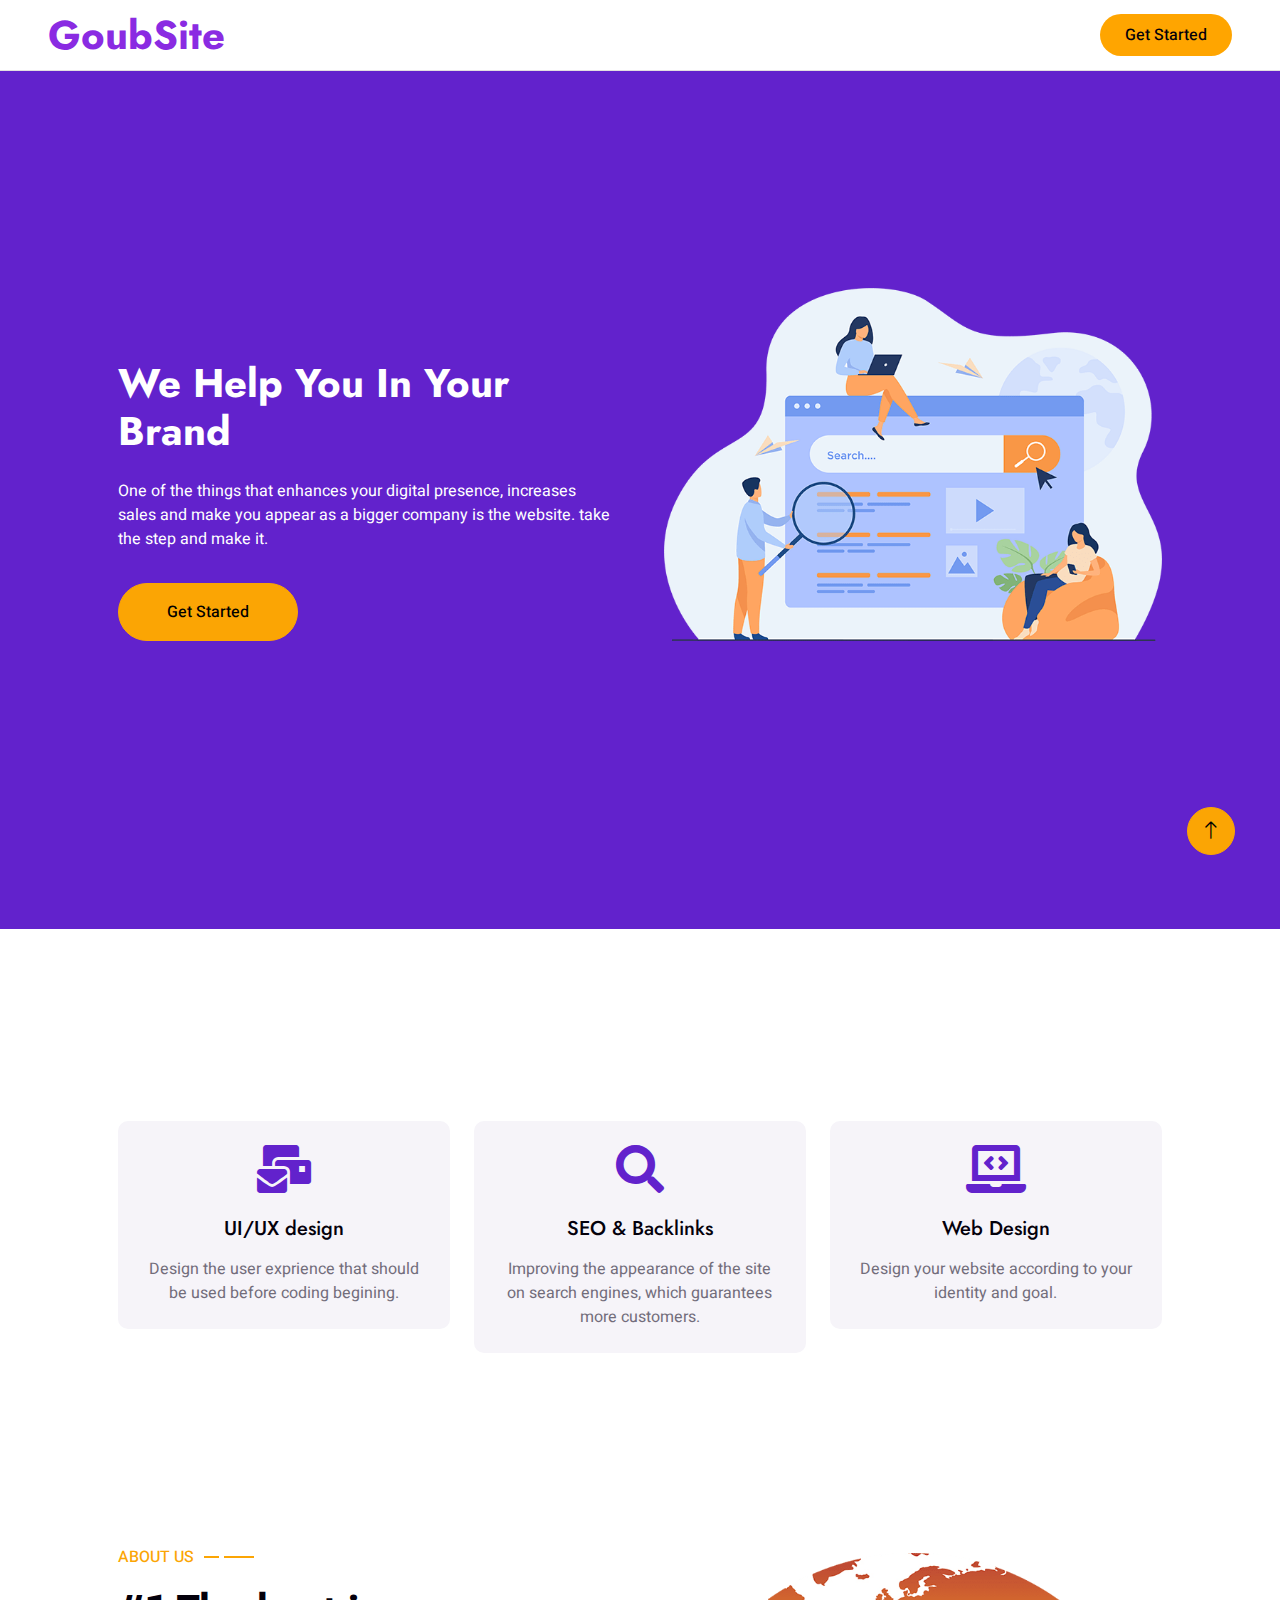
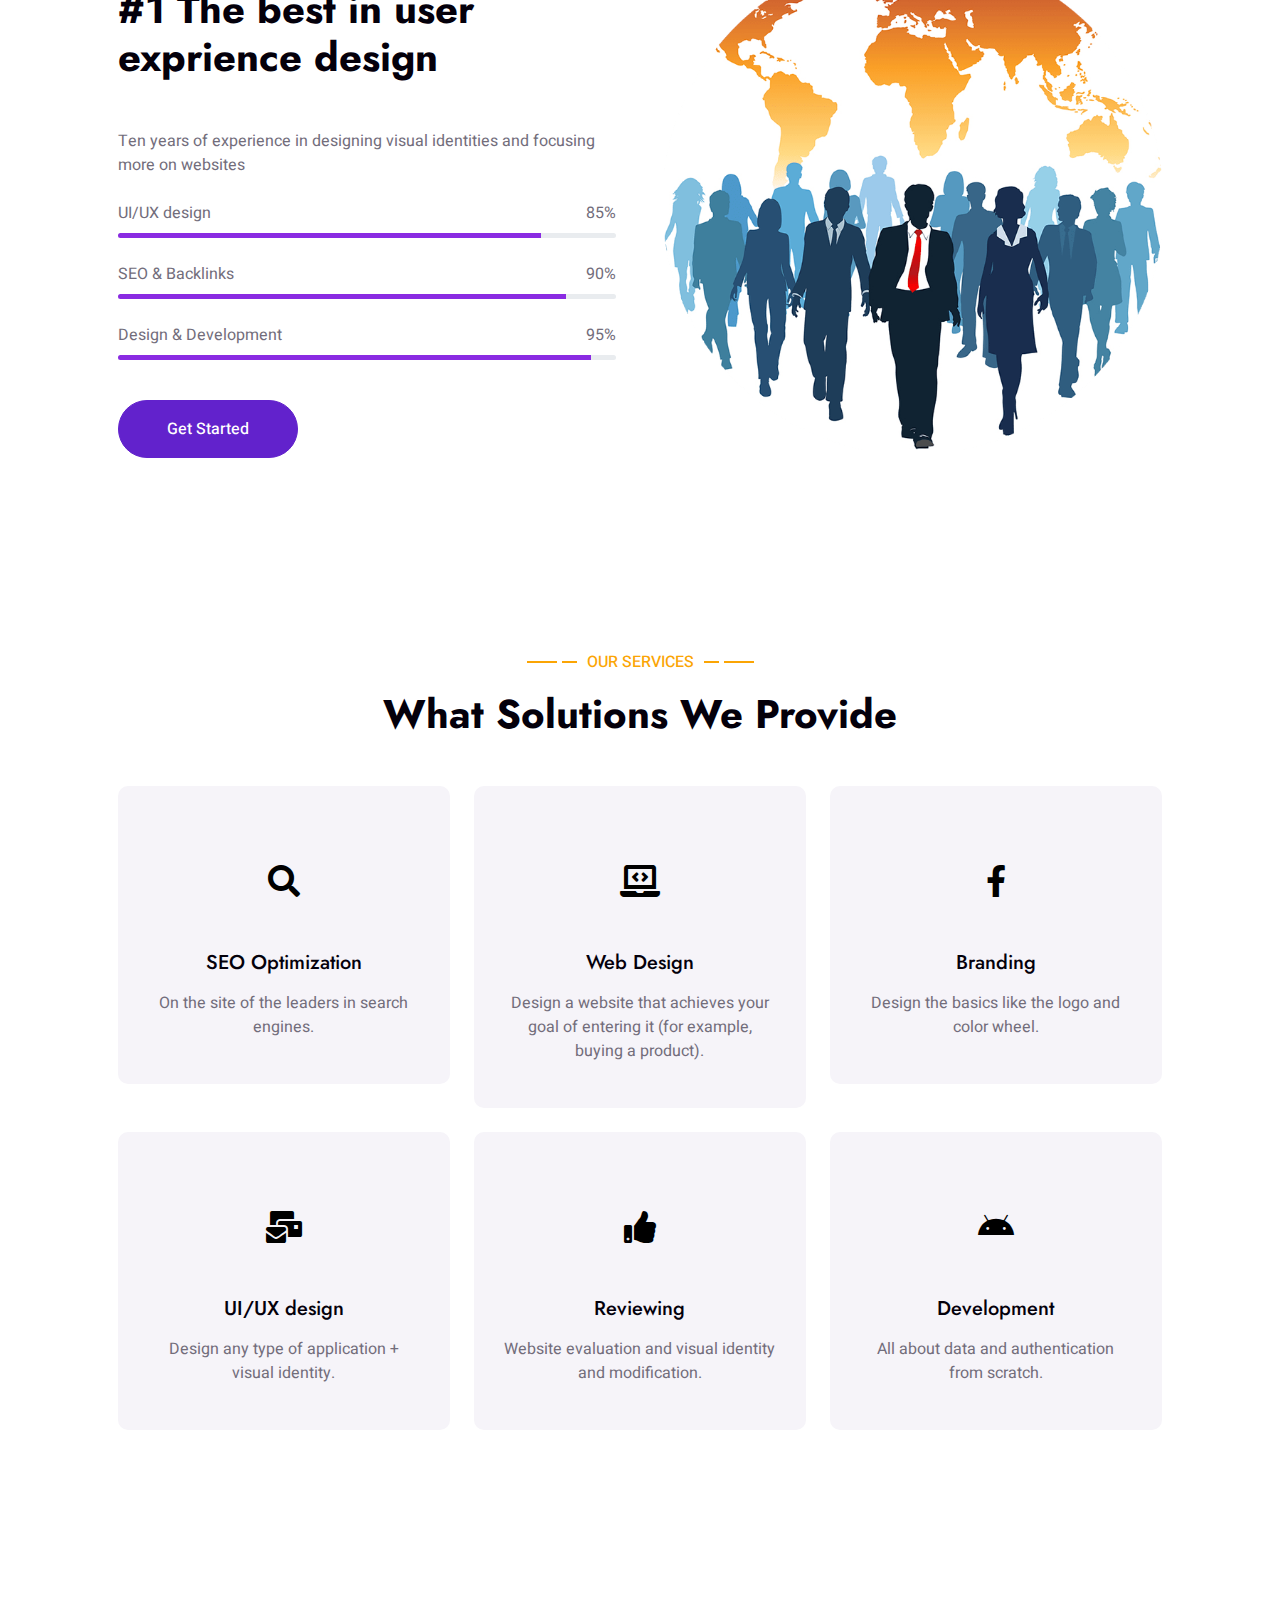
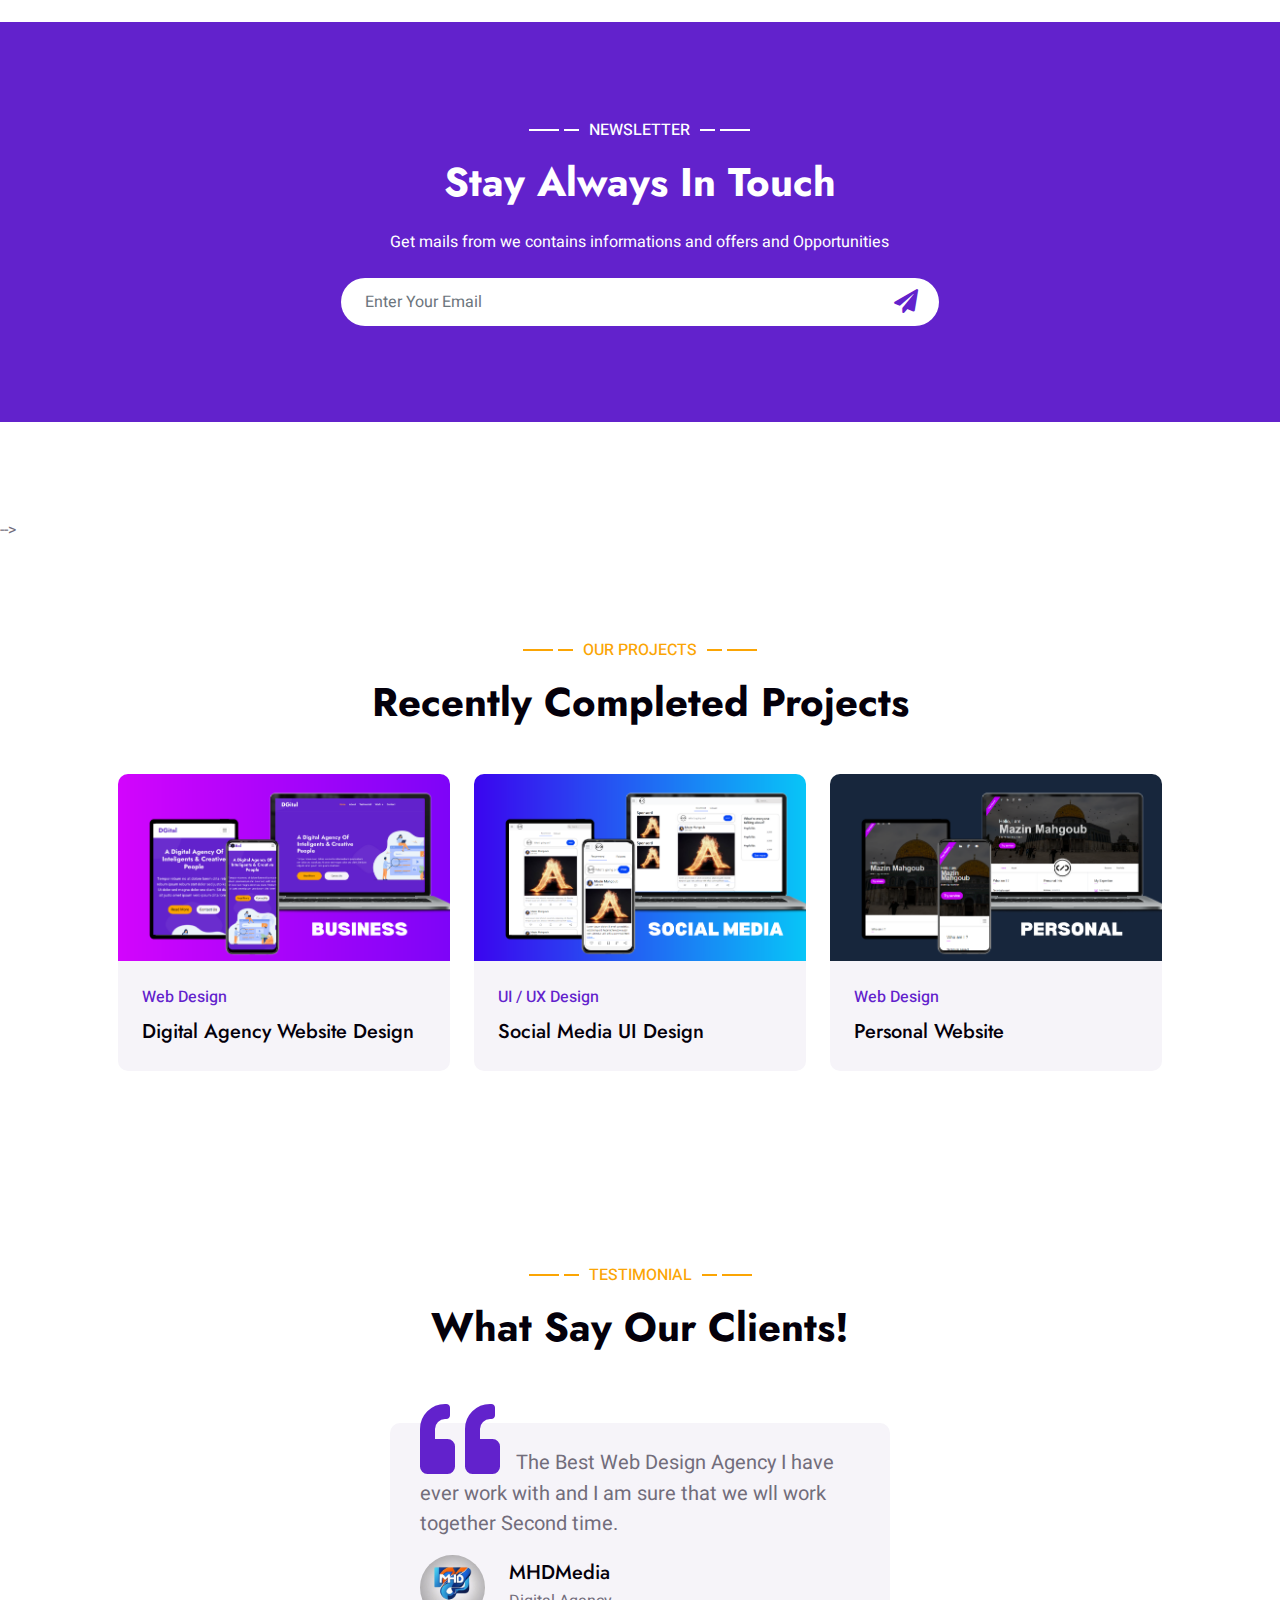
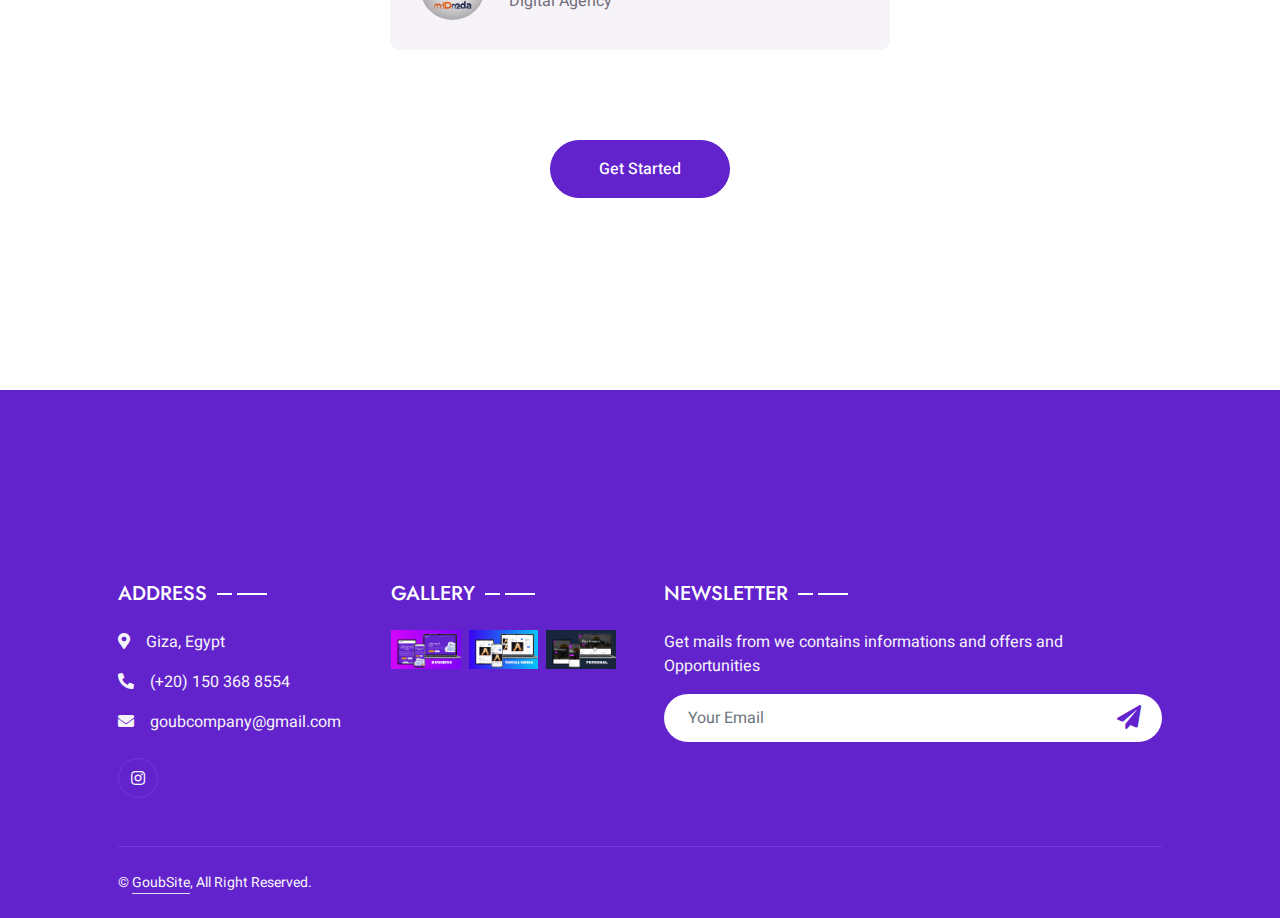
==== commit e029e577: "Update index.html" ====
--- a/index.html
+++ b/index.html
@@ -242,7 +242,7 @@
         </div>
         <!-- Service End -->
 
-
+<!--
         <!-- Newsletter Start -->
         <div class="container-xxl bg-primary newsletter py-5 wow fadeInUp" data-wow-delay="0.1s">
             <div class="container py-5 px-lg-5">
@@ -278,7 +278,7 @@
             </div>
         </div>
         <!-- Newsletter End -->
-
+-->
 
         <!-- Projects Start -->
         <div class="container-xxl py-5">
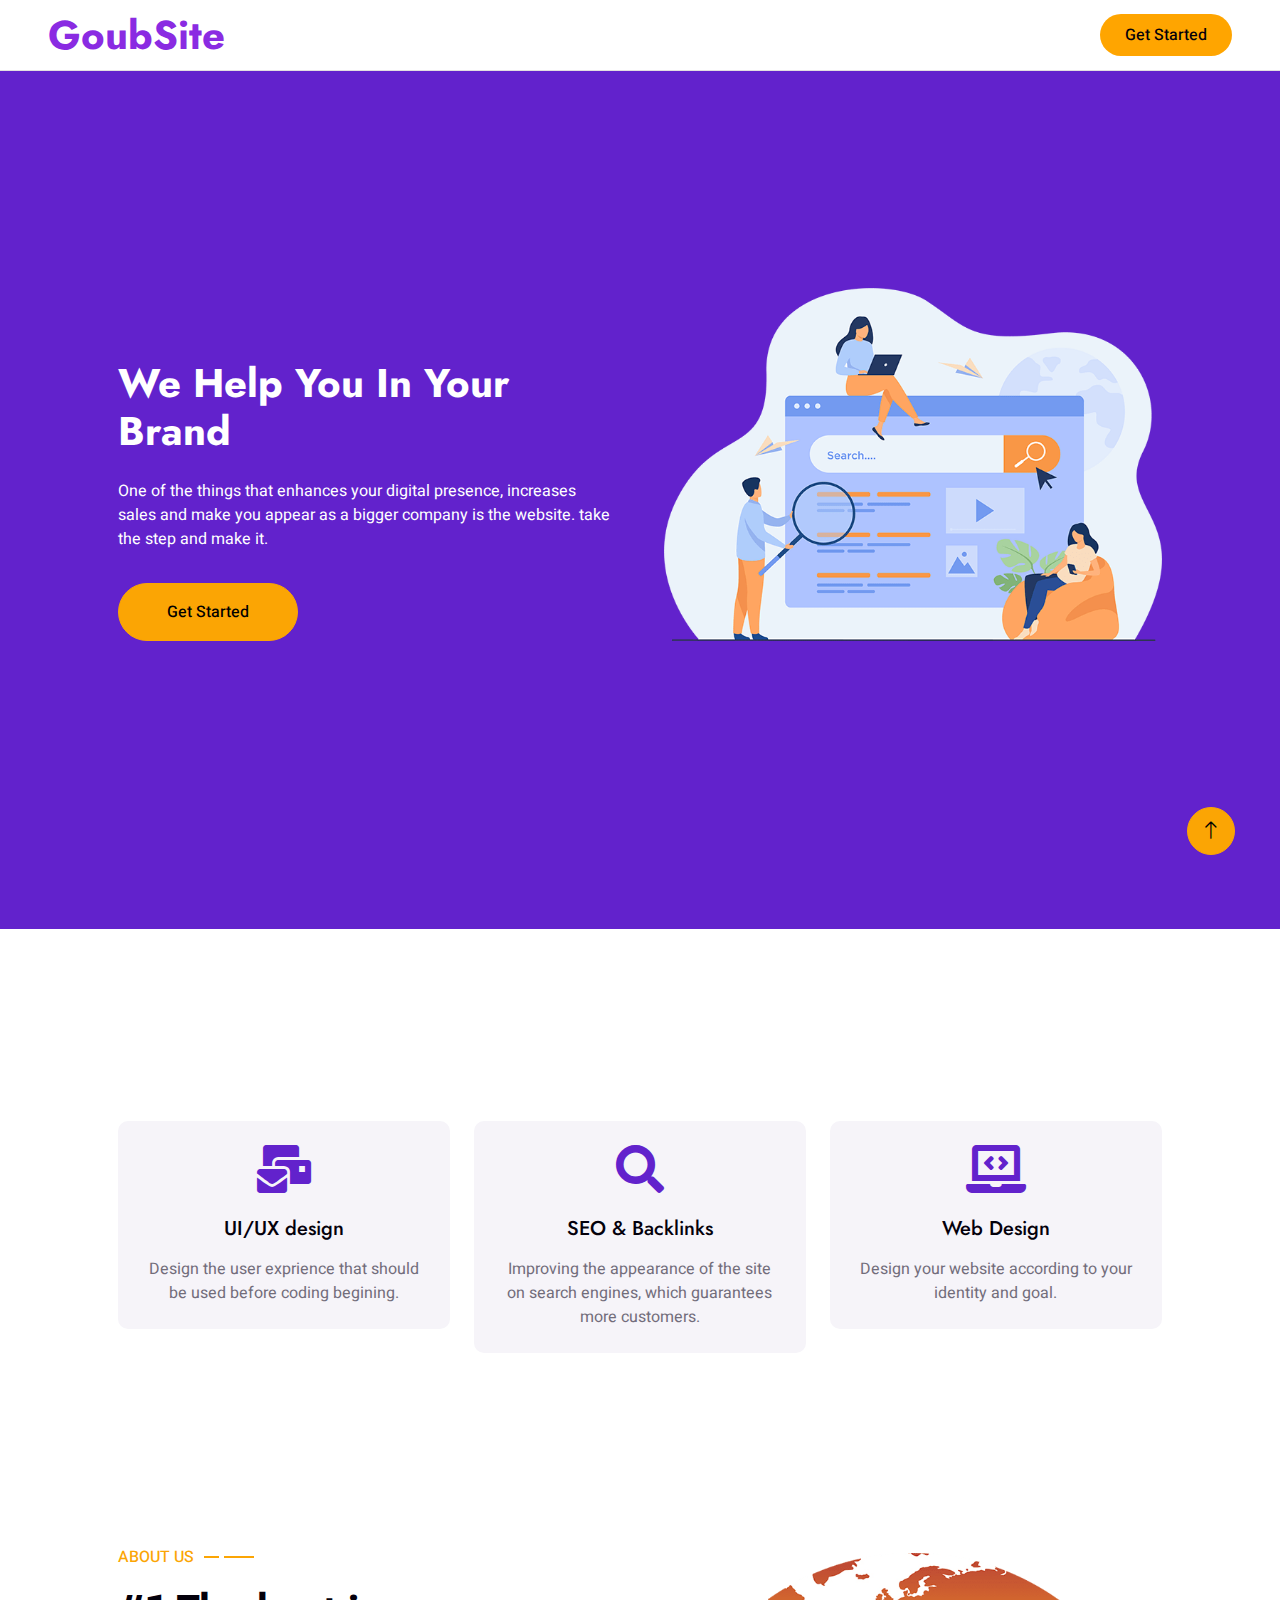
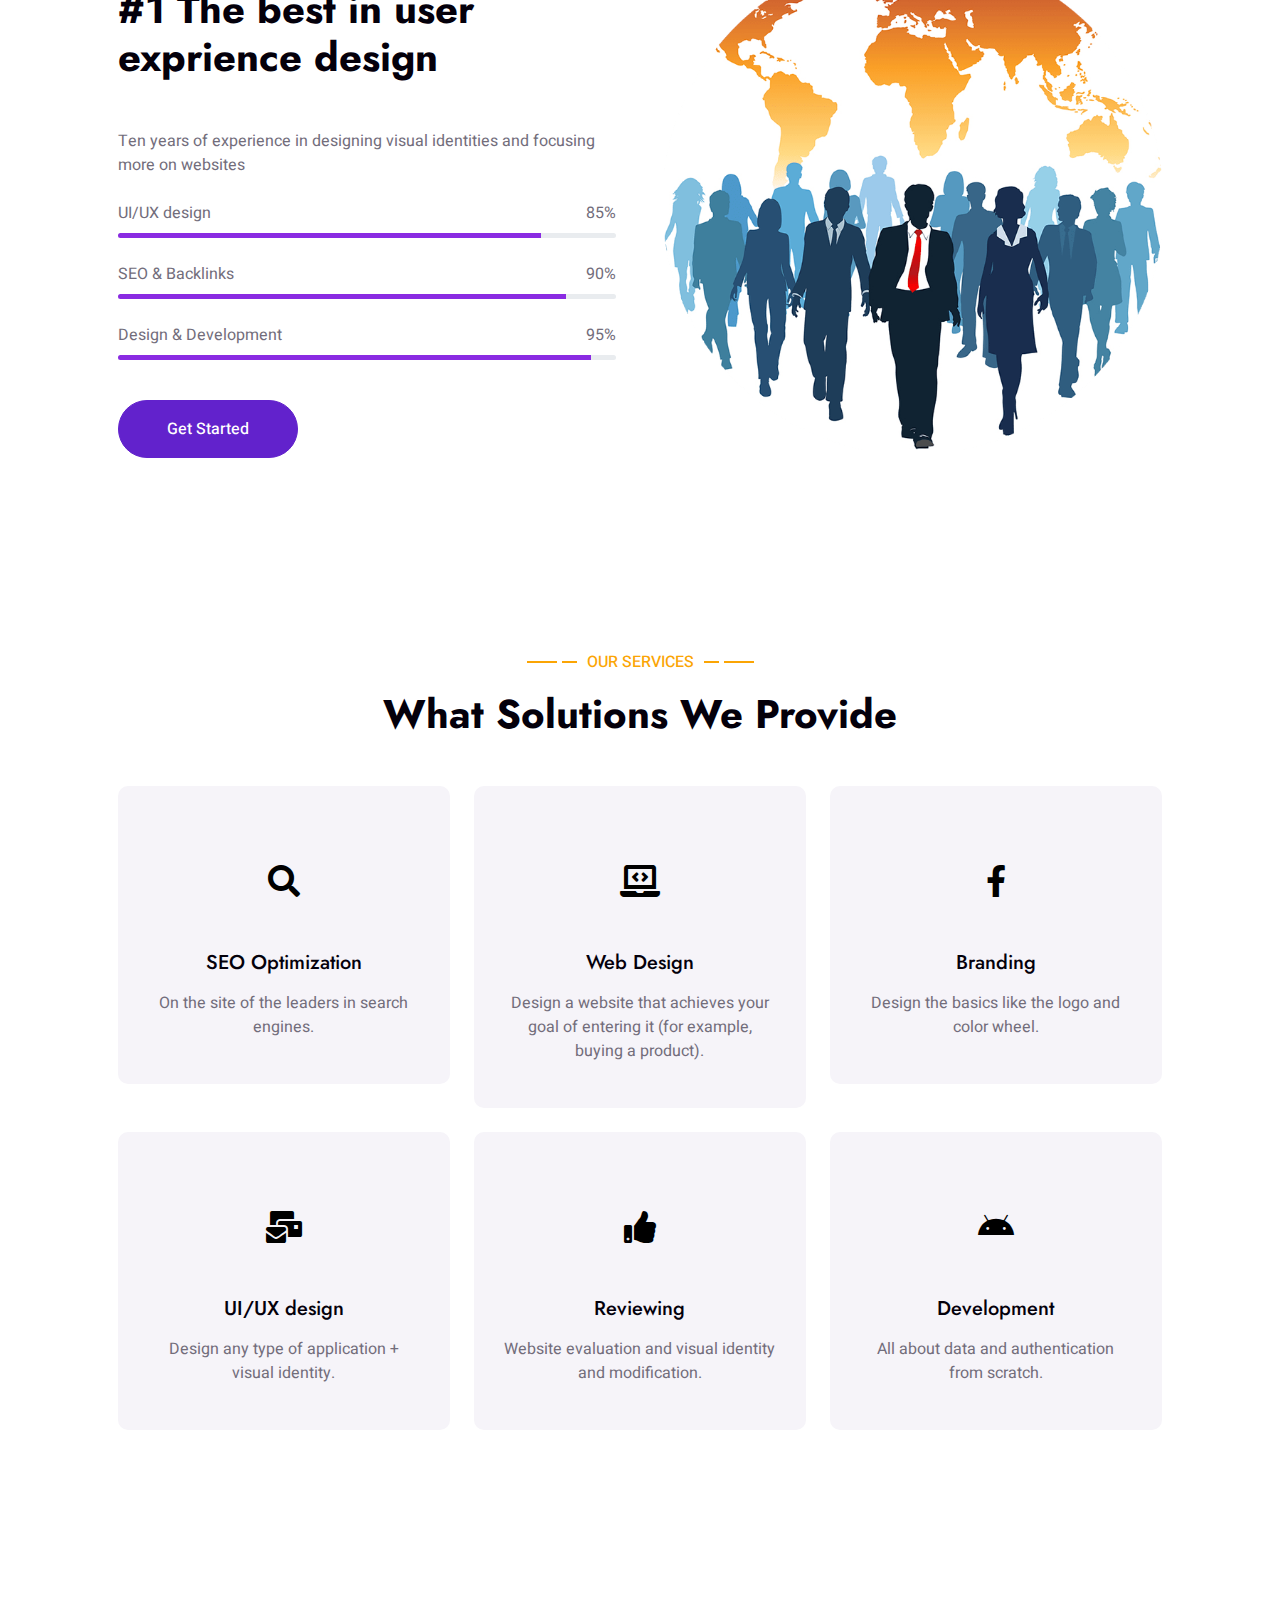
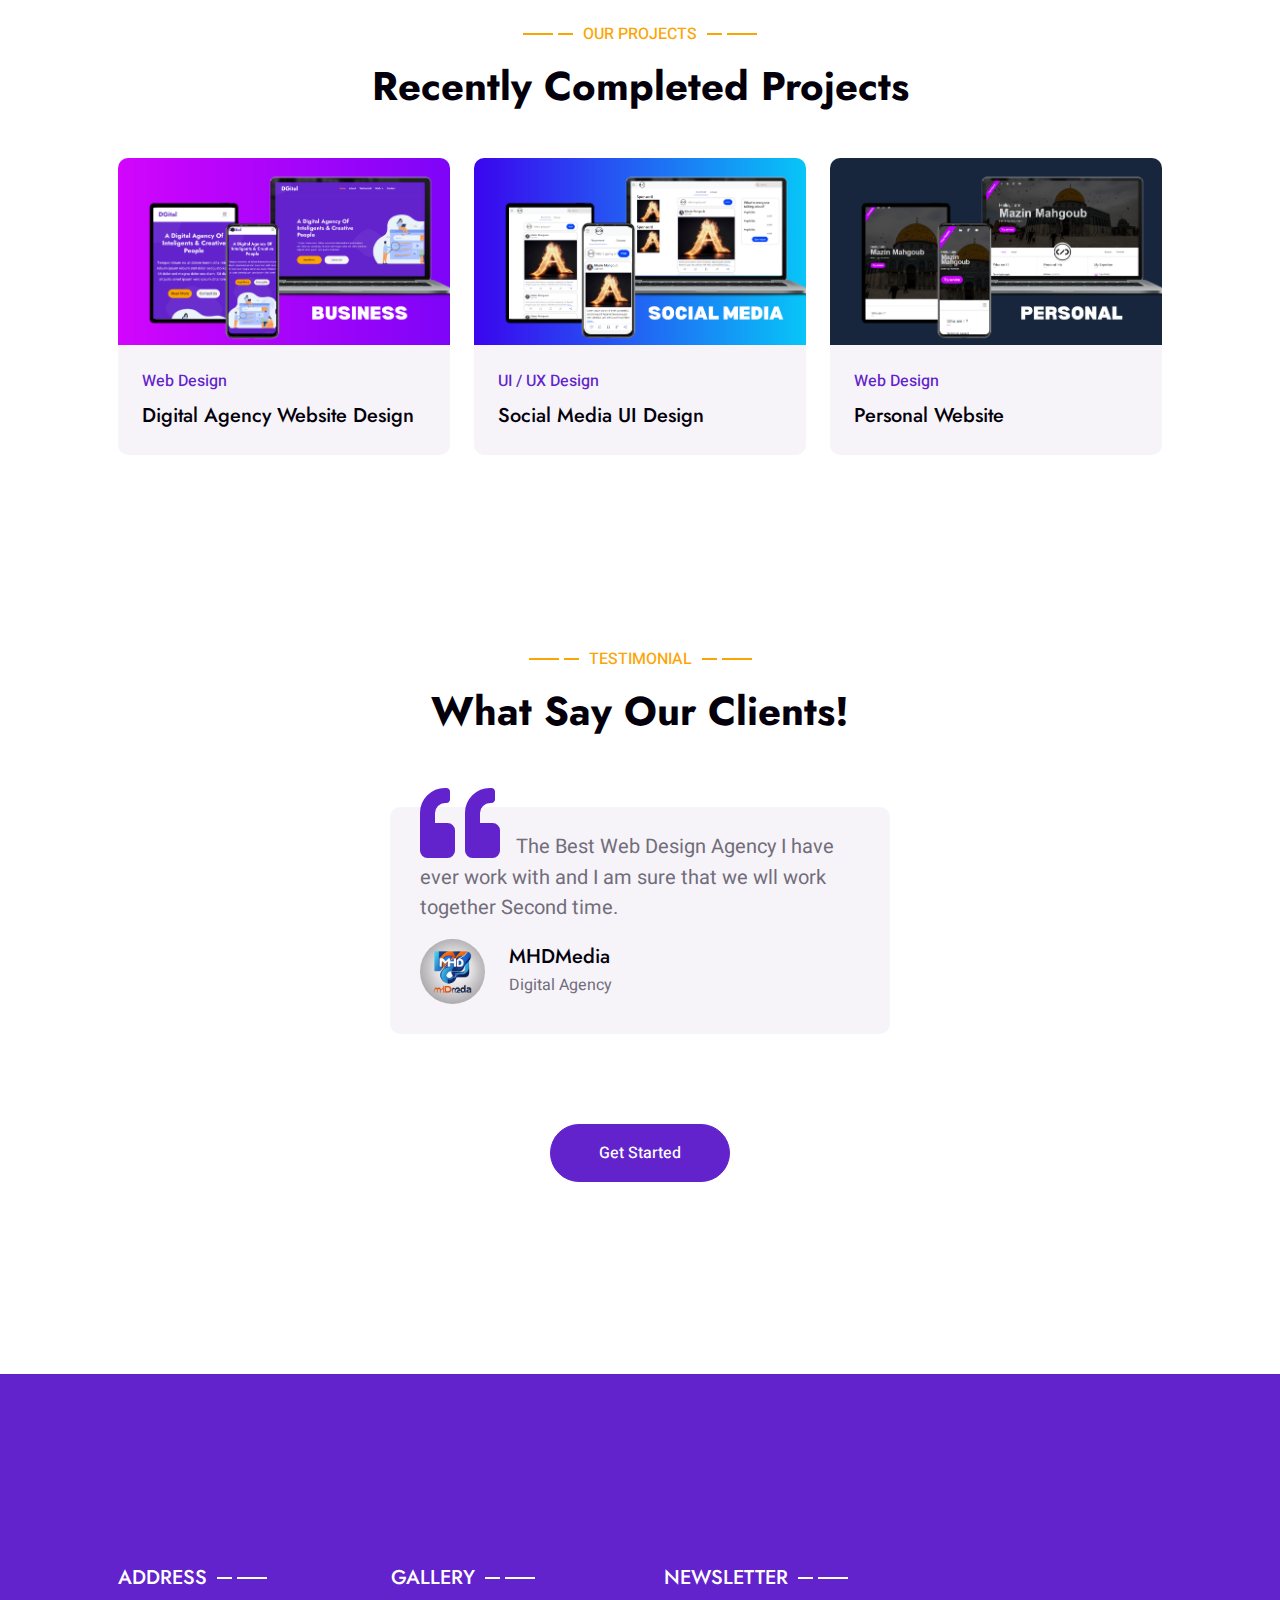
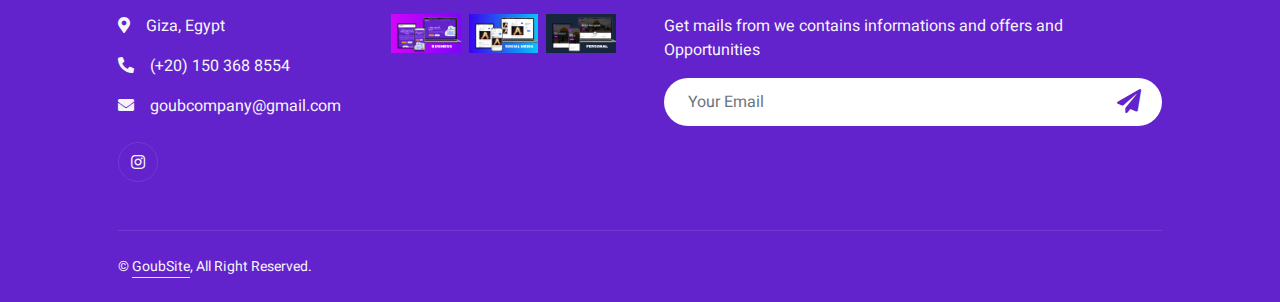
==== commit ddec8637: "Update index.html" ====
--- a/index.html
+++ b/index.html
@@ -242,8 +242,7 @@
         </div>
         <!-- Service End -->
 
-<!--
-        <!-- Newsletter Start -->
+        <!-- Newsletter Start
         <div class="container-xxl bg-primary newsletter py-5 wow fadeInUp" data-wow-delay="0.1s">
             <div class="container py-5 px-lg-5">
                 <div class="row justify-content-center">
@@ -277,8 +276,7 @@
                 </div>
             </div>
         </div>
-        <!-- Newsletter End -->
--->
+        Newsletter End -->
 
         <!-- Projects Start -->
         <div class="container-xxl py-5">
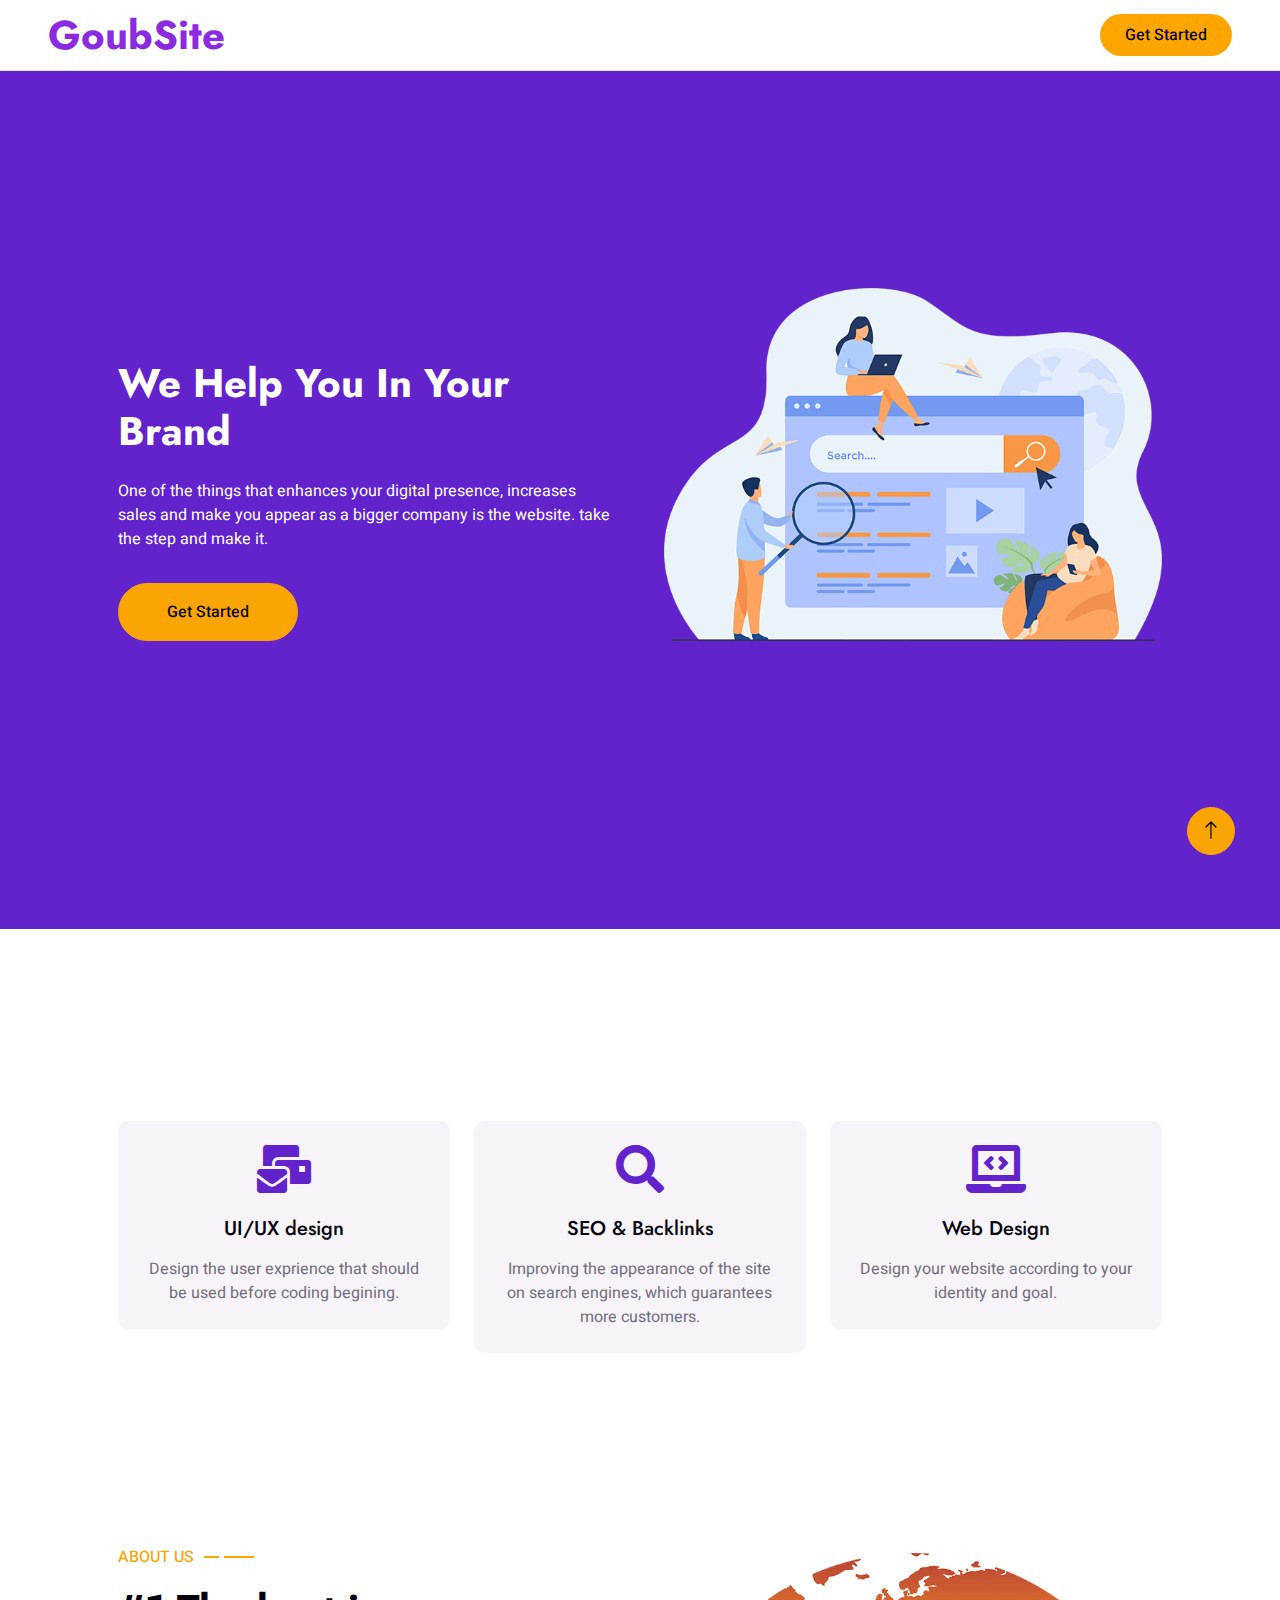
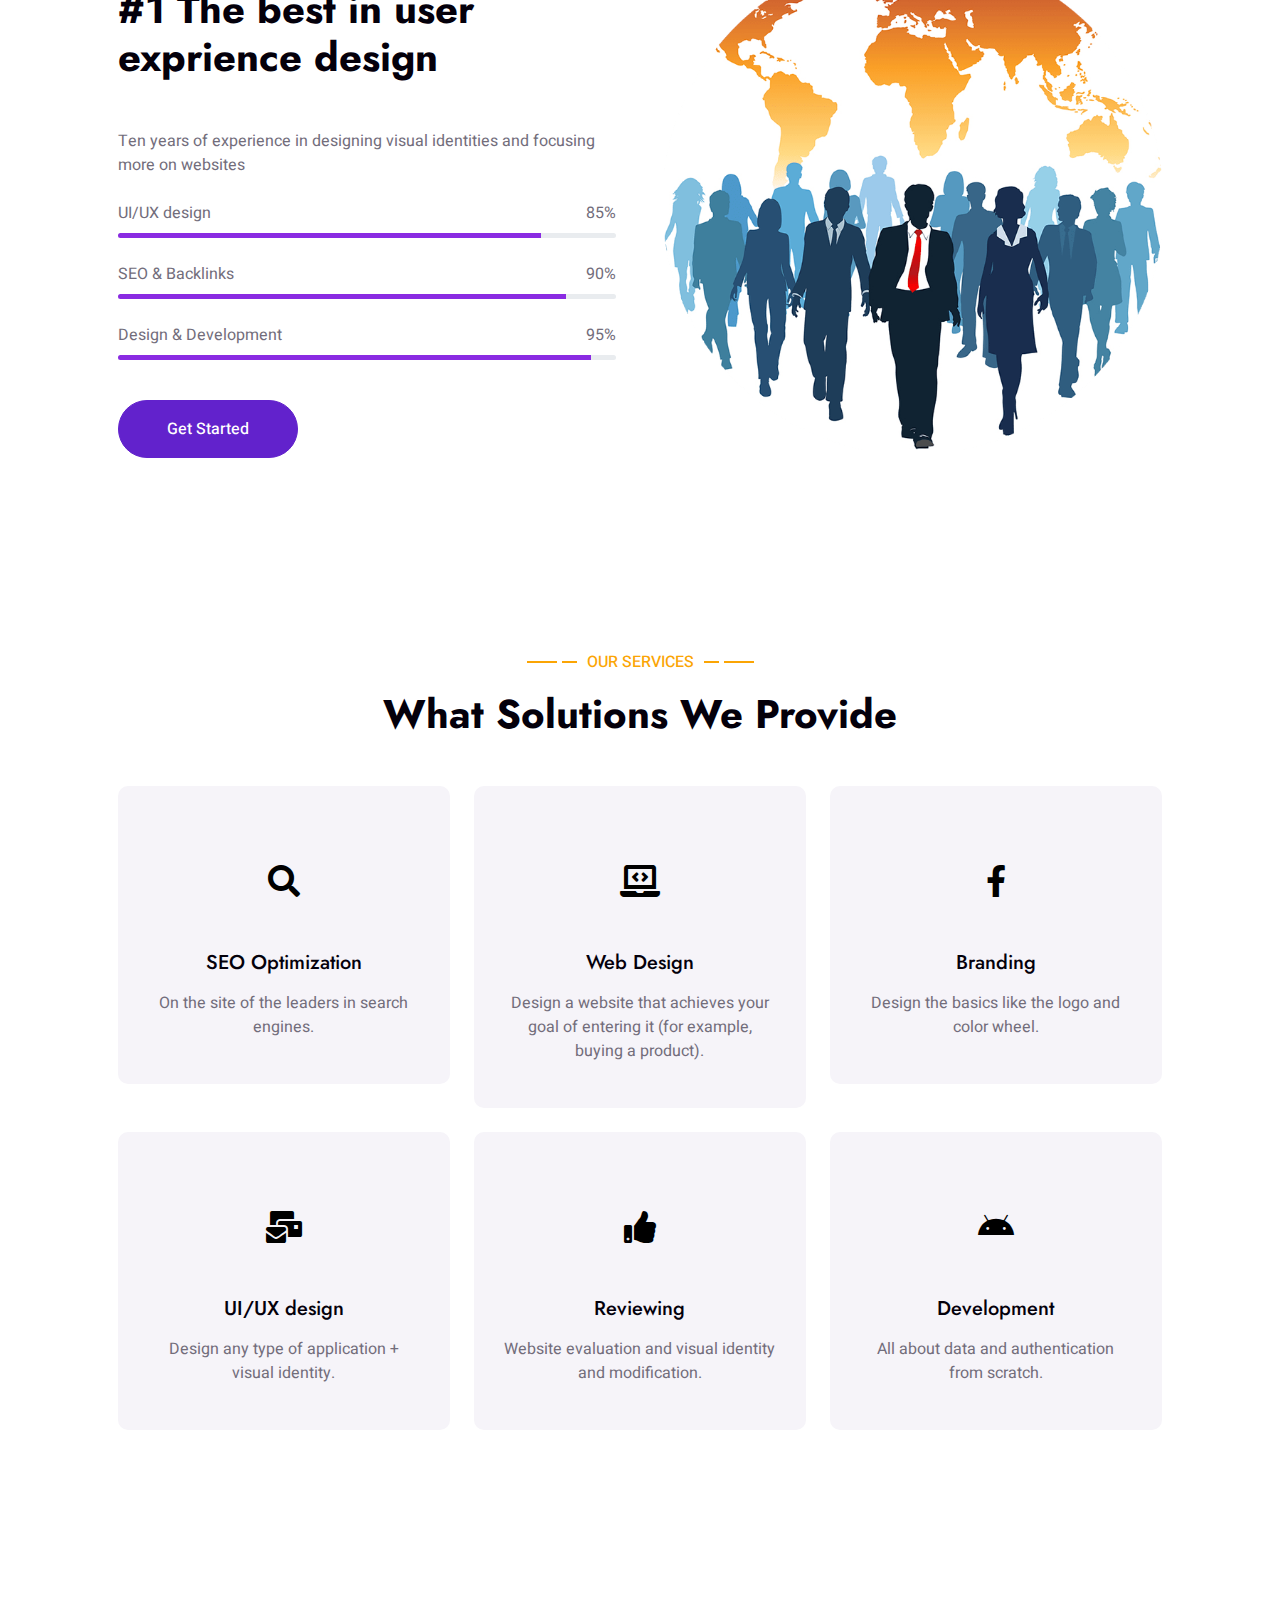
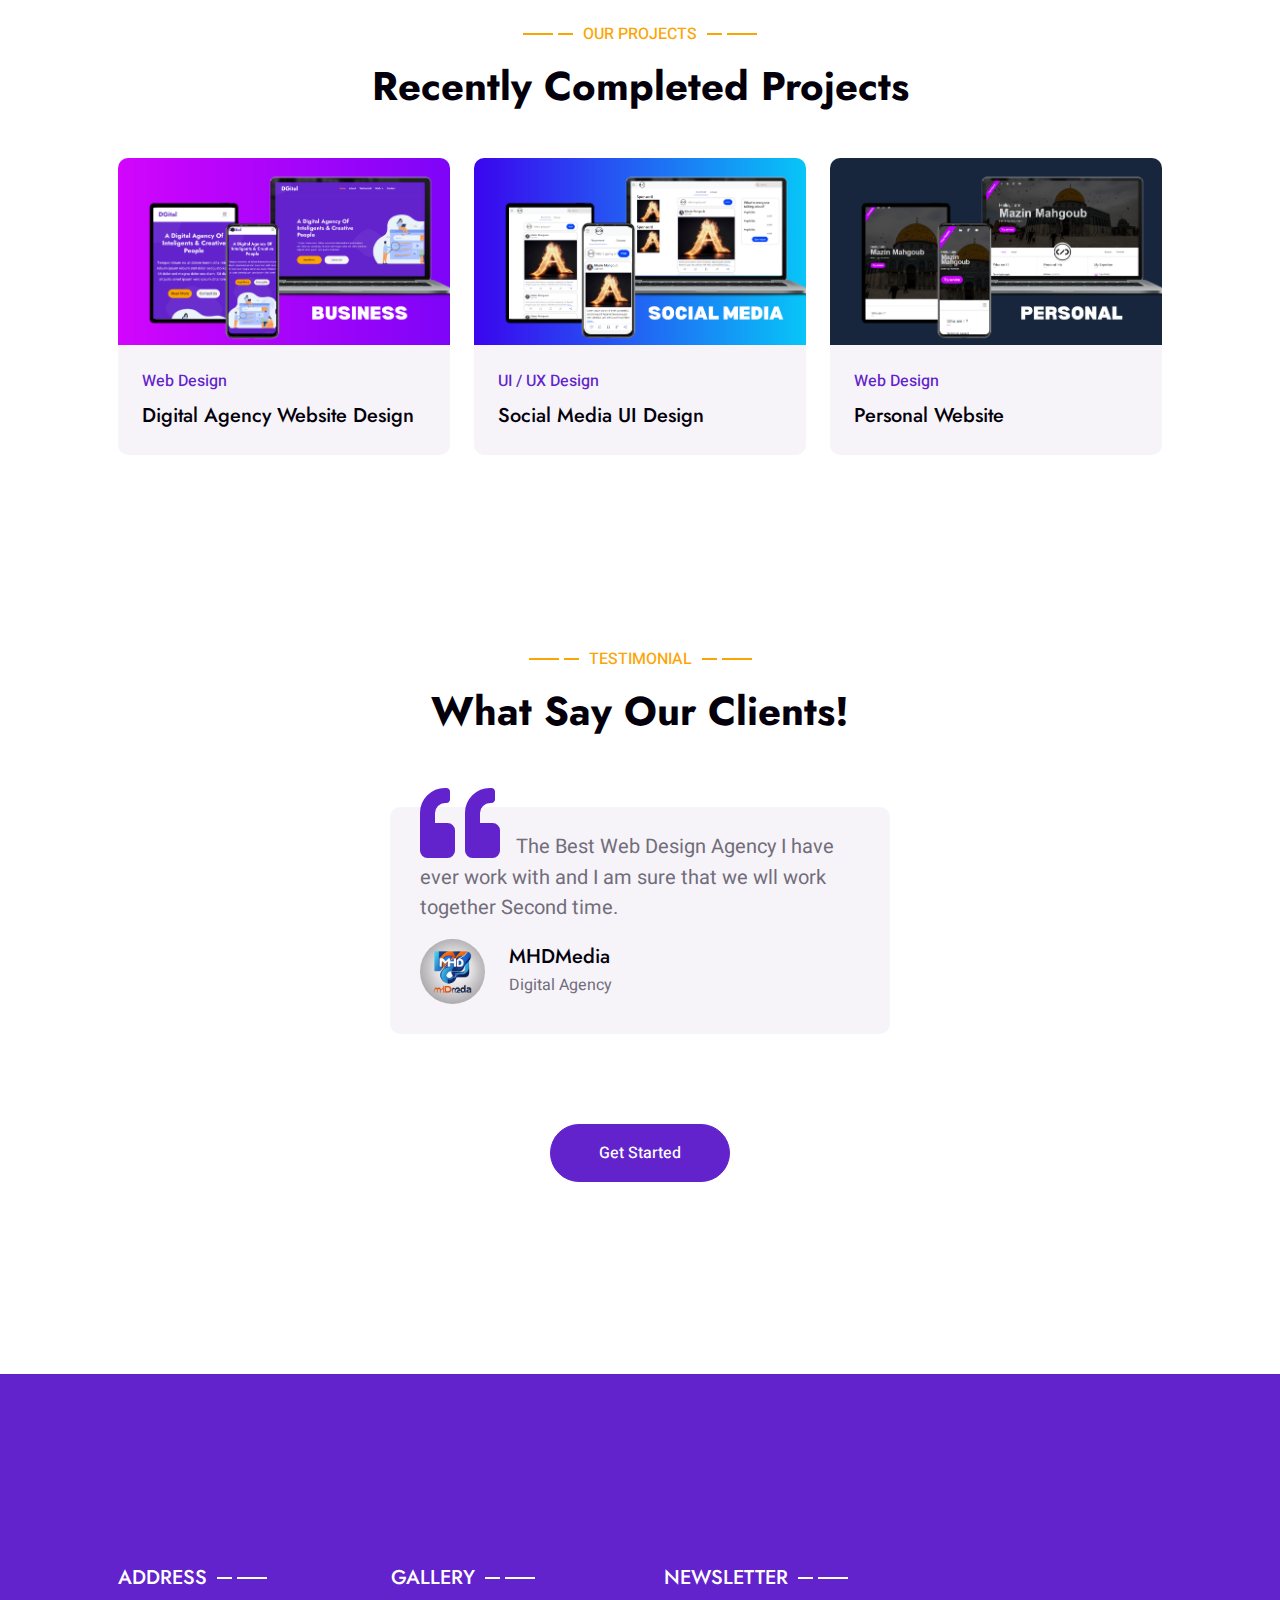
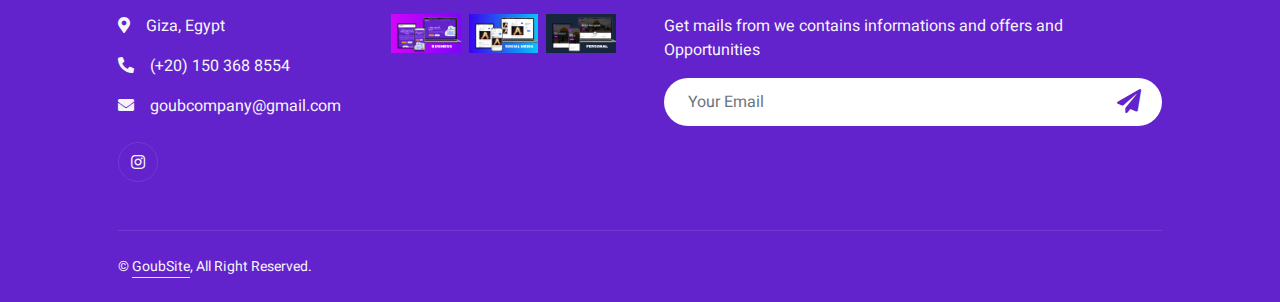
==== commit cc18622d: "Update index.html" ====
--- a/index.html
+++ b/index.html
@@ -318,7 +318,8 @@
                             <div class="position-relative overflow-hidden">
                                 <img class="img-fluid w-100" src="3.png" alt="">
                                 <div class="portfolio-overlay">
-                                    <a class="btn btn-square btn-outline-light mx-1" href=""><i class="fa fa-link"></i></a>
+					under development 
+                                    <!-- <a class="btn btn-square btn-outline-light mx-1" href=""><i class="fa fa-link"></i></a> -->
                                 </div>
                             </div>
                             <div class="bg-light p-4">
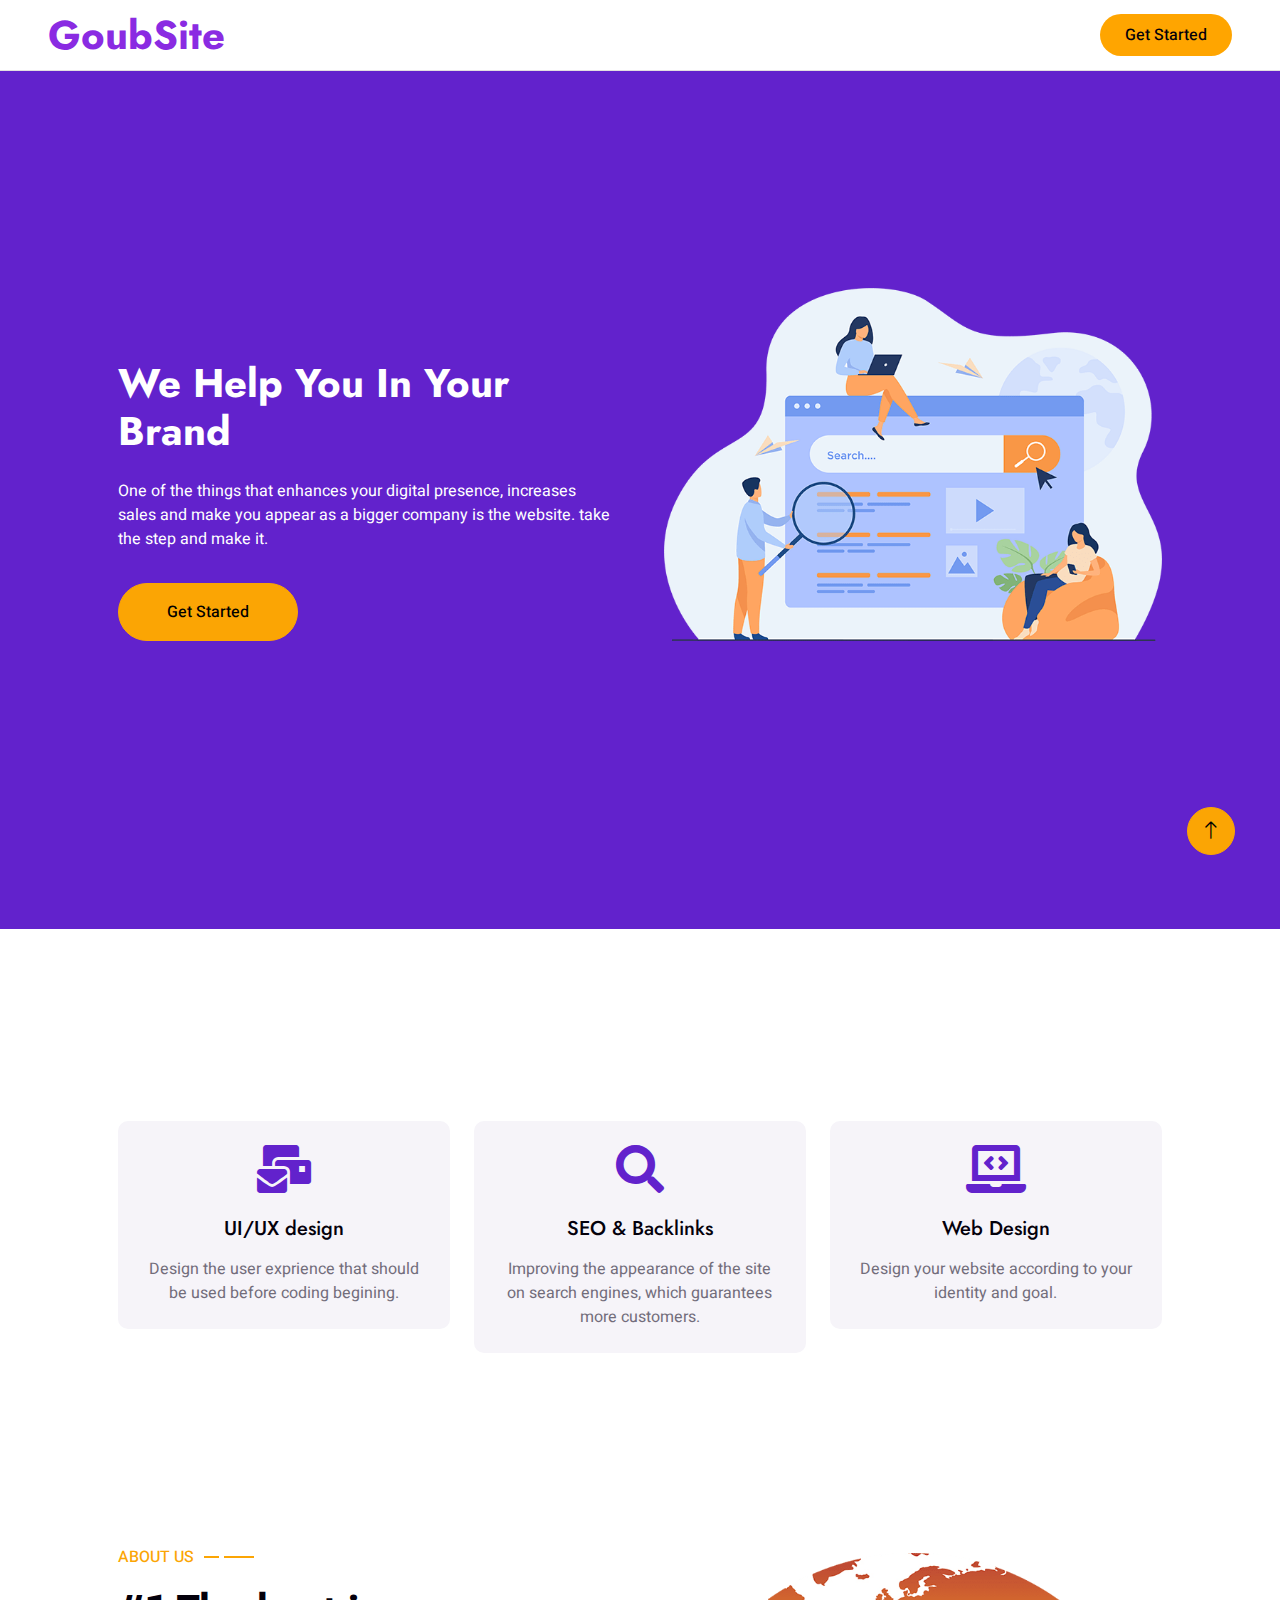
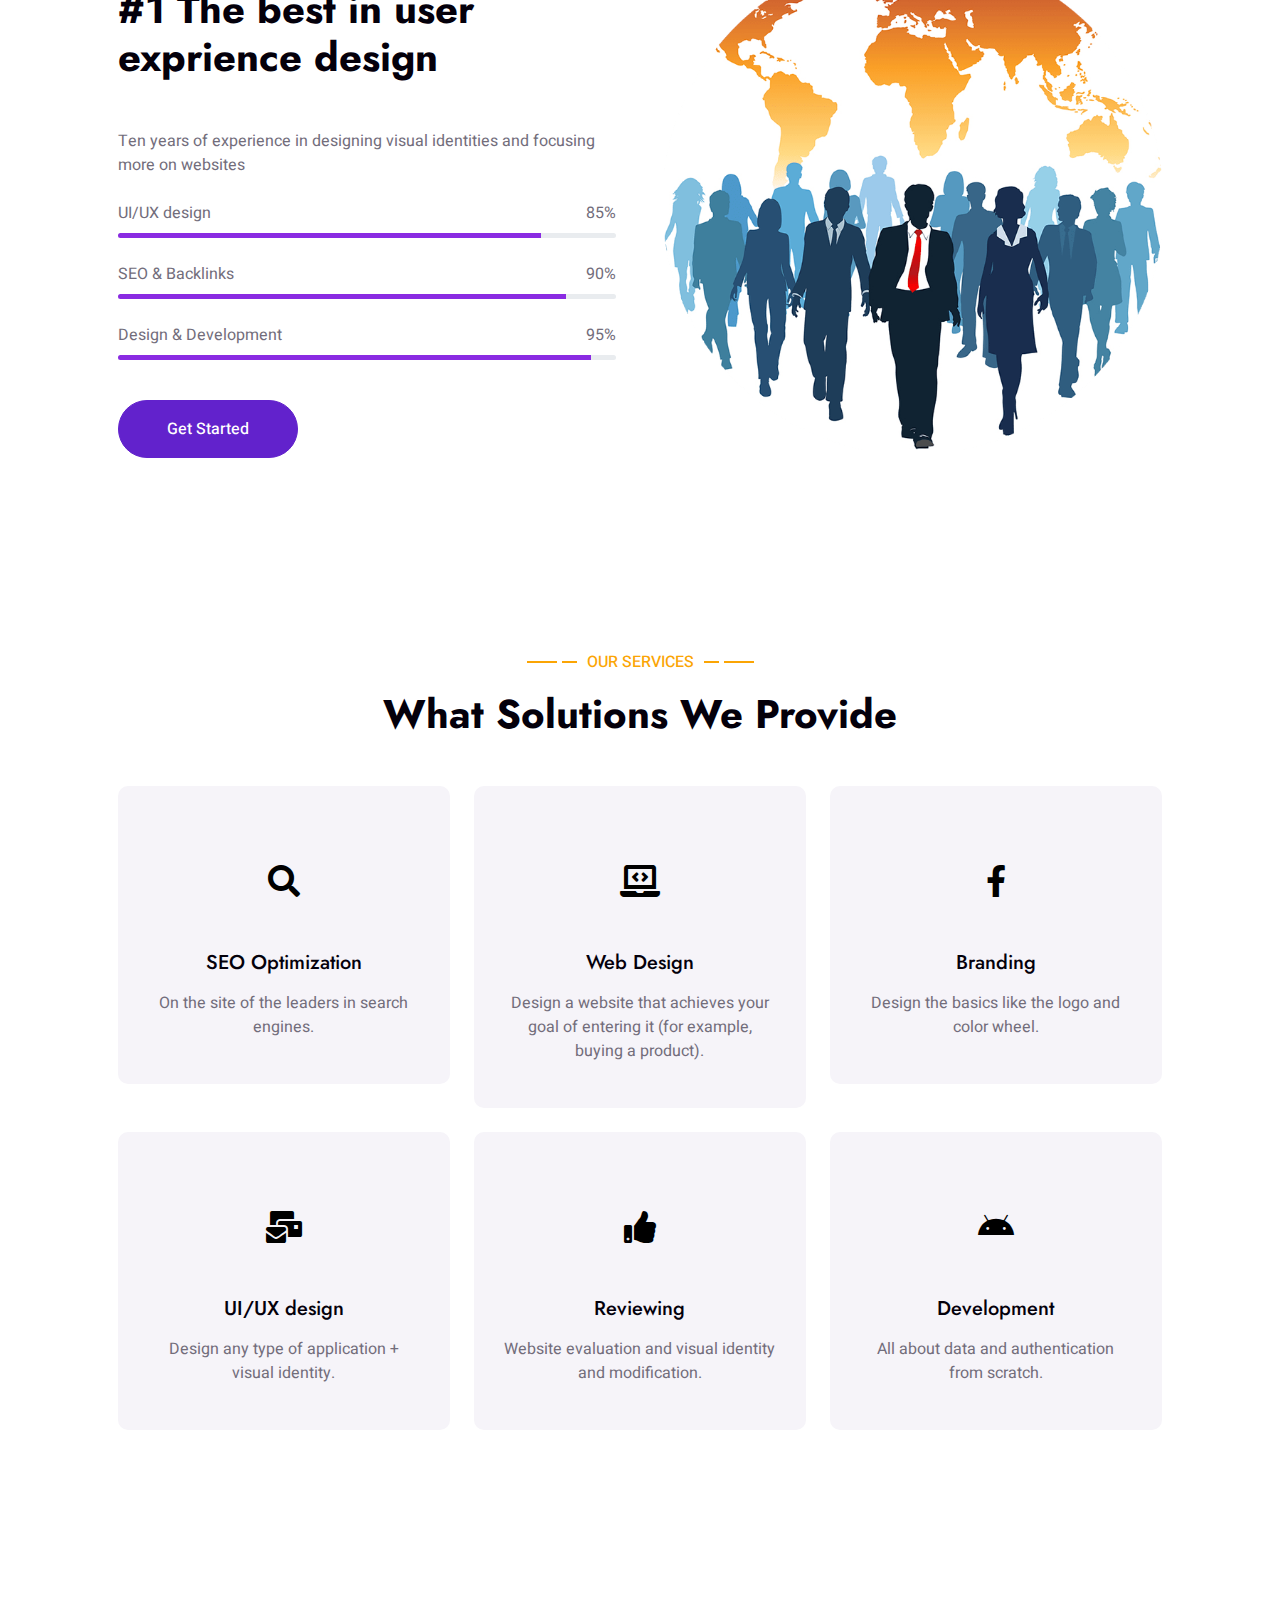
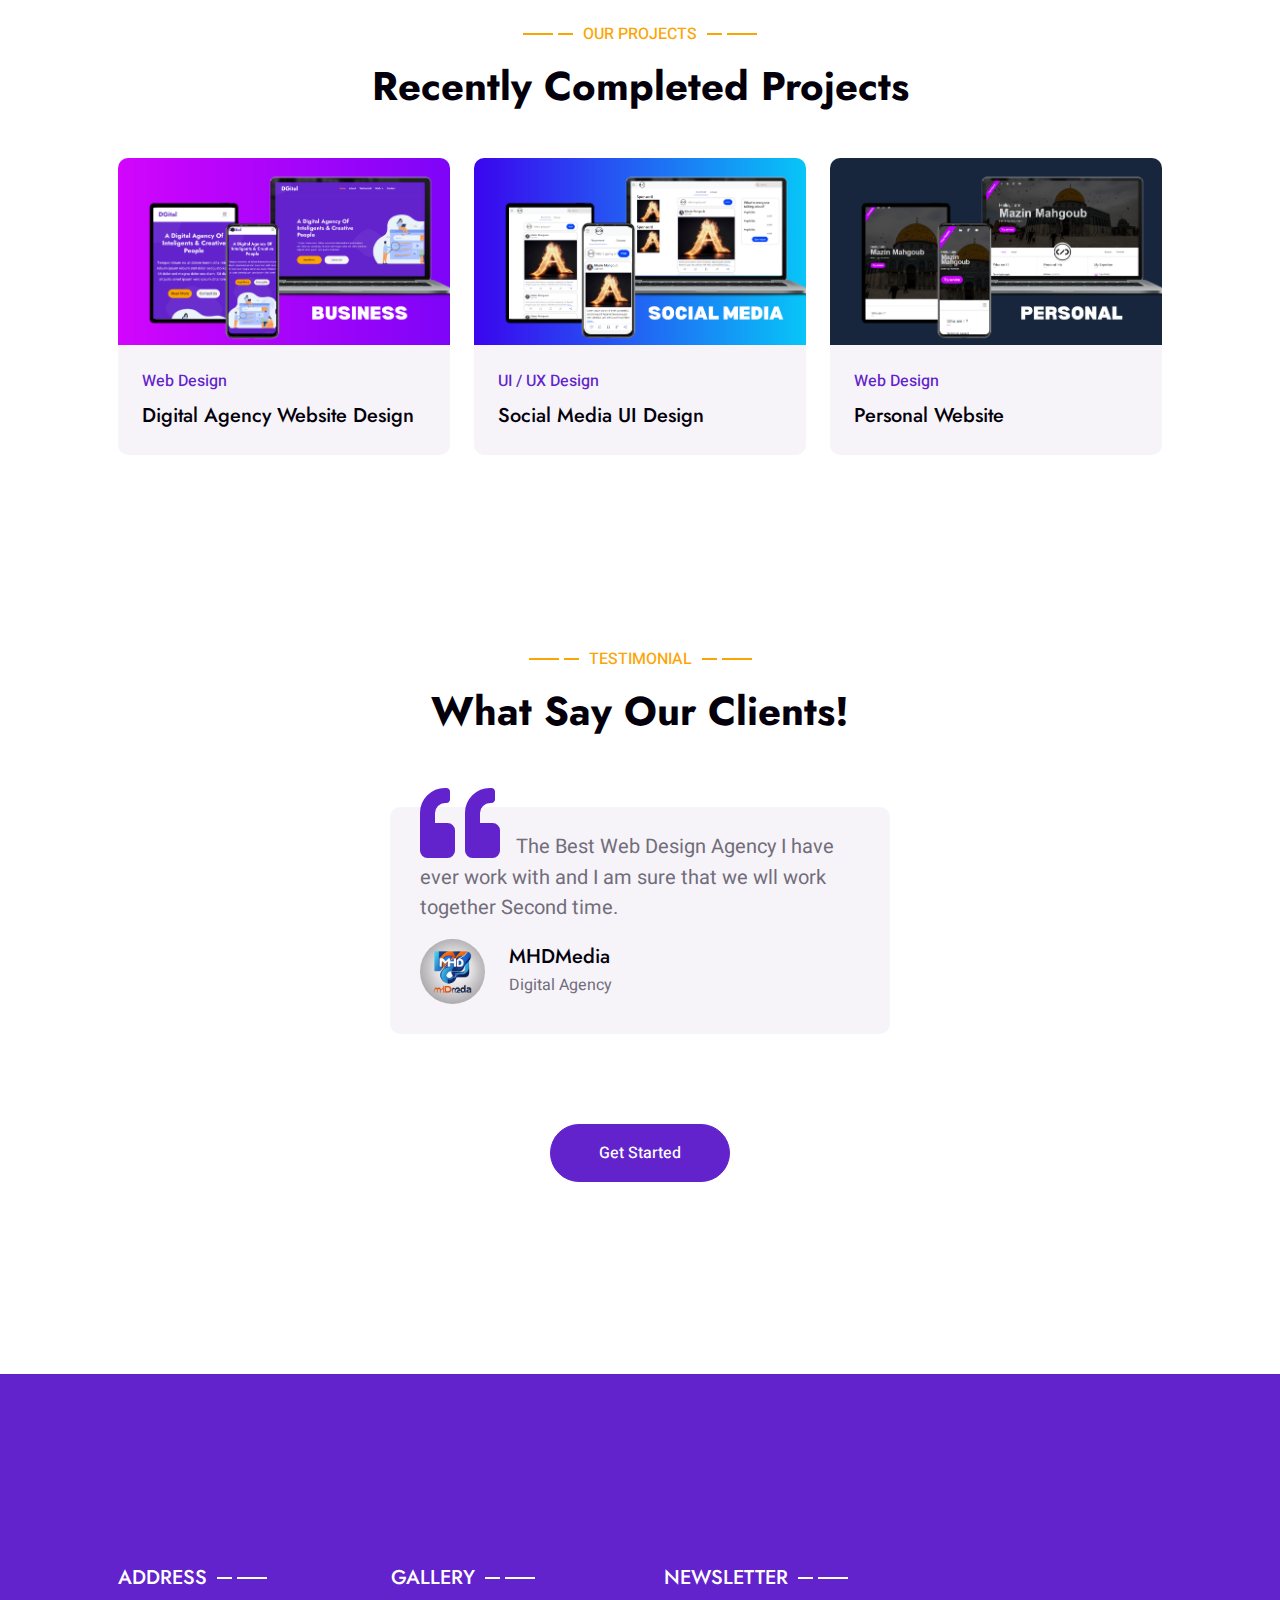
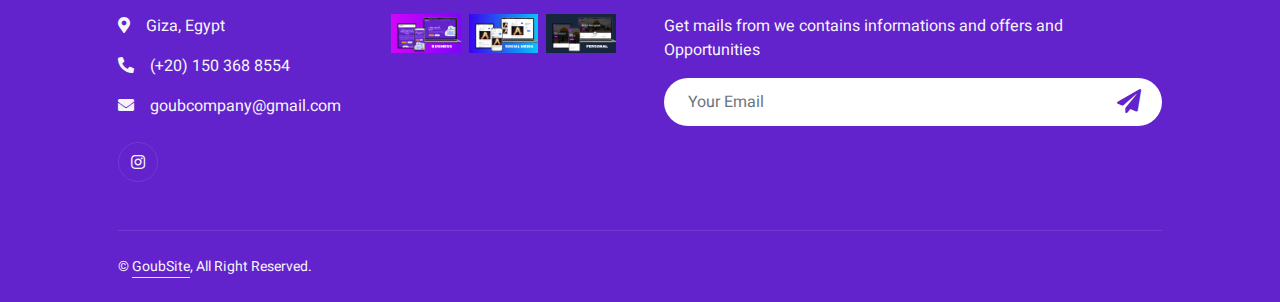
==== commit 10c05736: "Update index.html" ====
--- a/index.html
+++ b/index.html
@@ -318,8 +318,8 @@
                             <div class="position-relative overflow-hidden">
                                 <img class="img-fluid w-100" src="3.png" alt="">
                                 <div class="portfolio-overlay">
-					under development 
-                                    <!-- <a class="btn btn-square btn-outline-light mx-1" href=""><i class="fa fa-link"></i></a> -->
+					 
+                                    <a class="btn btn-square btn-outline-light mx-1">under development</a>
                                 </div>
                             </div>
                             <div class="bg-light p-4">
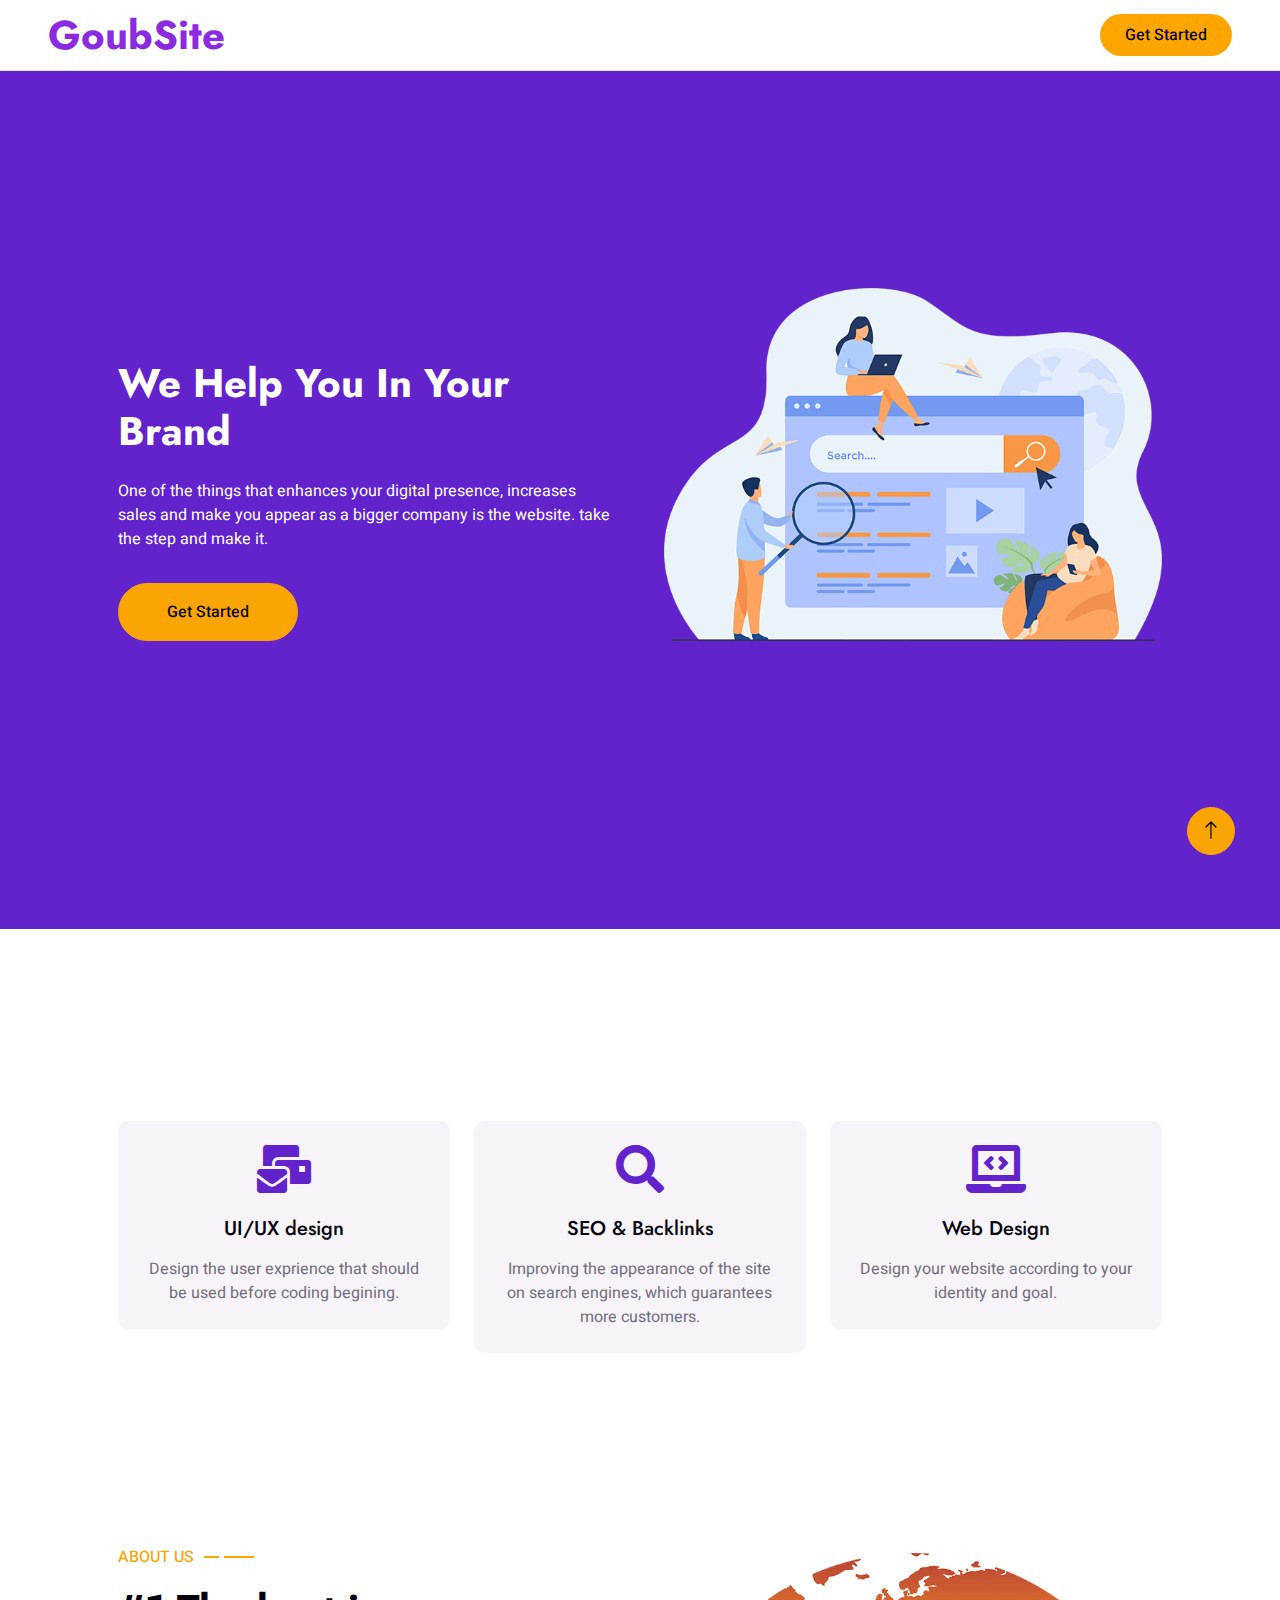
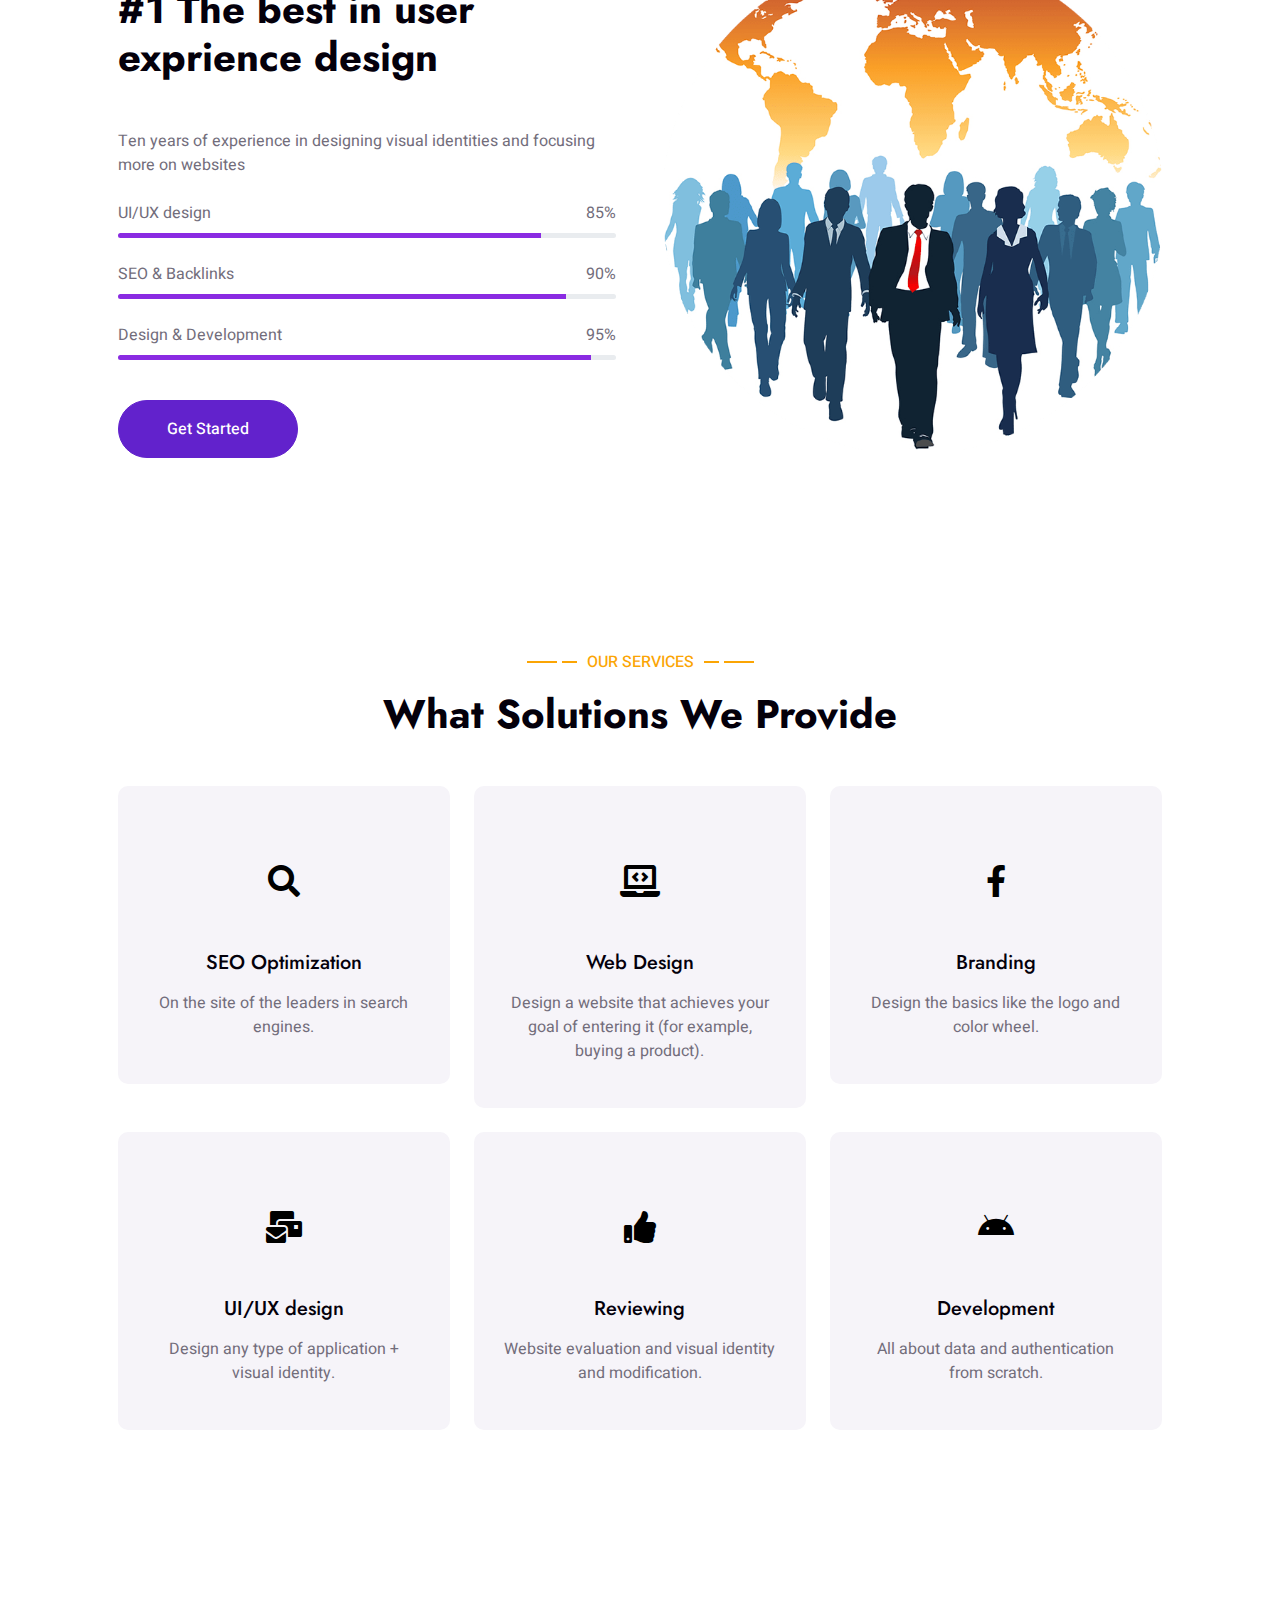
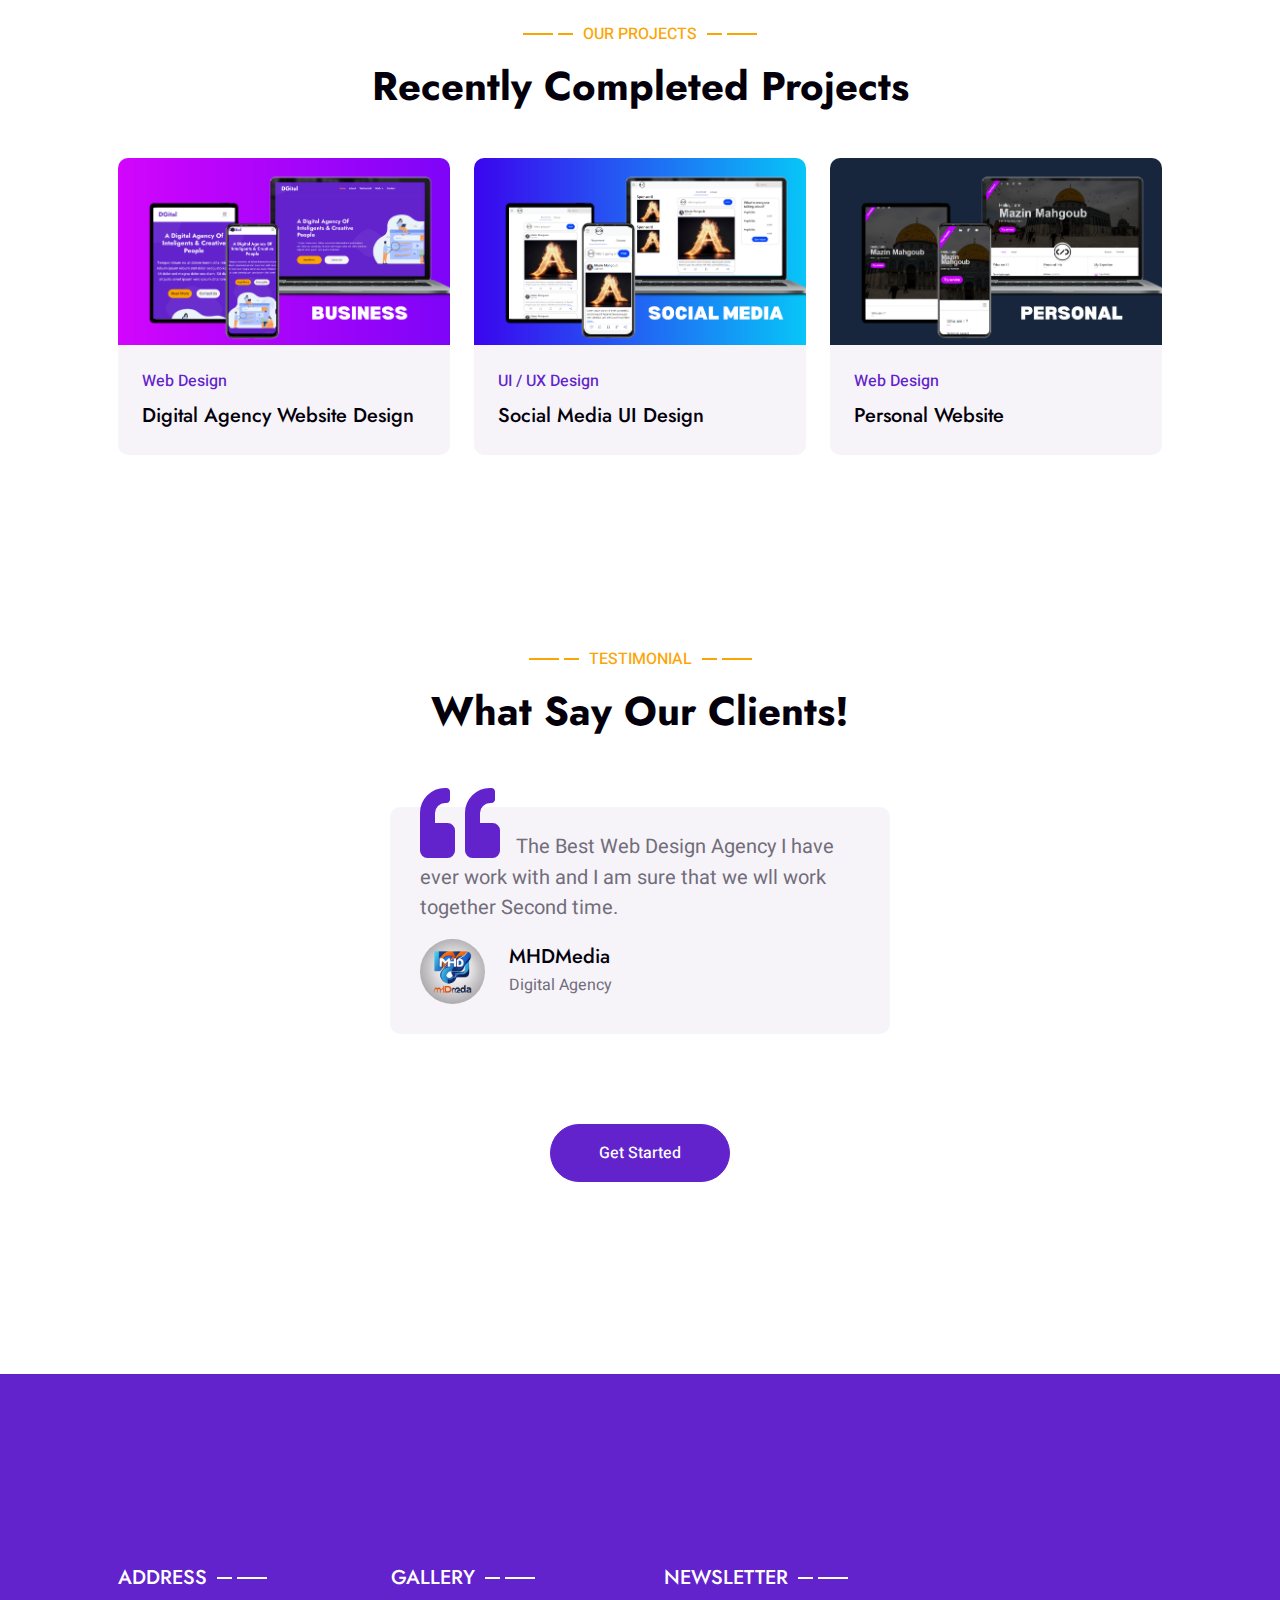
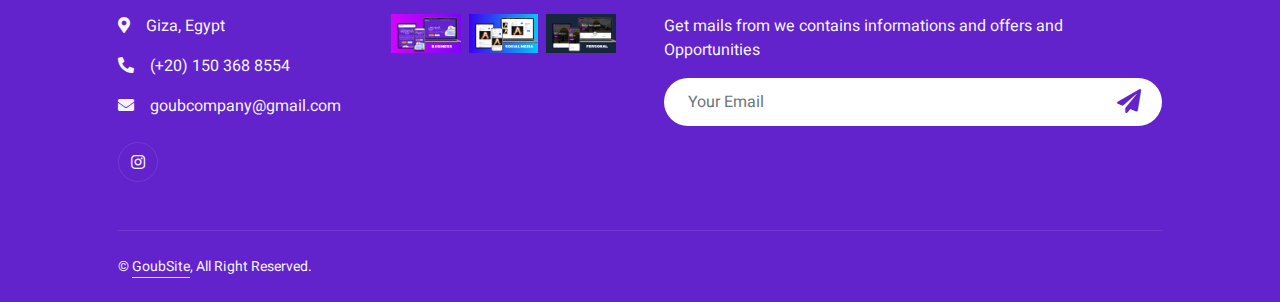
==== commit 8c267ec7: "Update index.html" ====
--- a/index.html
+++ b/index.html
@@ -319,7 +319,7 @@
                                 <img class="img-fluid w-100" src="3.png" alt="">
                                 <div class="portfolio-overlay">
 					 
-                                    <a class="btn btn-square btn-outline-light mx-1">under development</a>
+                                    <a style="color: white;" class="btn btn-square btn-outline-light mx-1">under development</a>
                                 </div>
                             </div>
                             <div class="bg-light p-4">
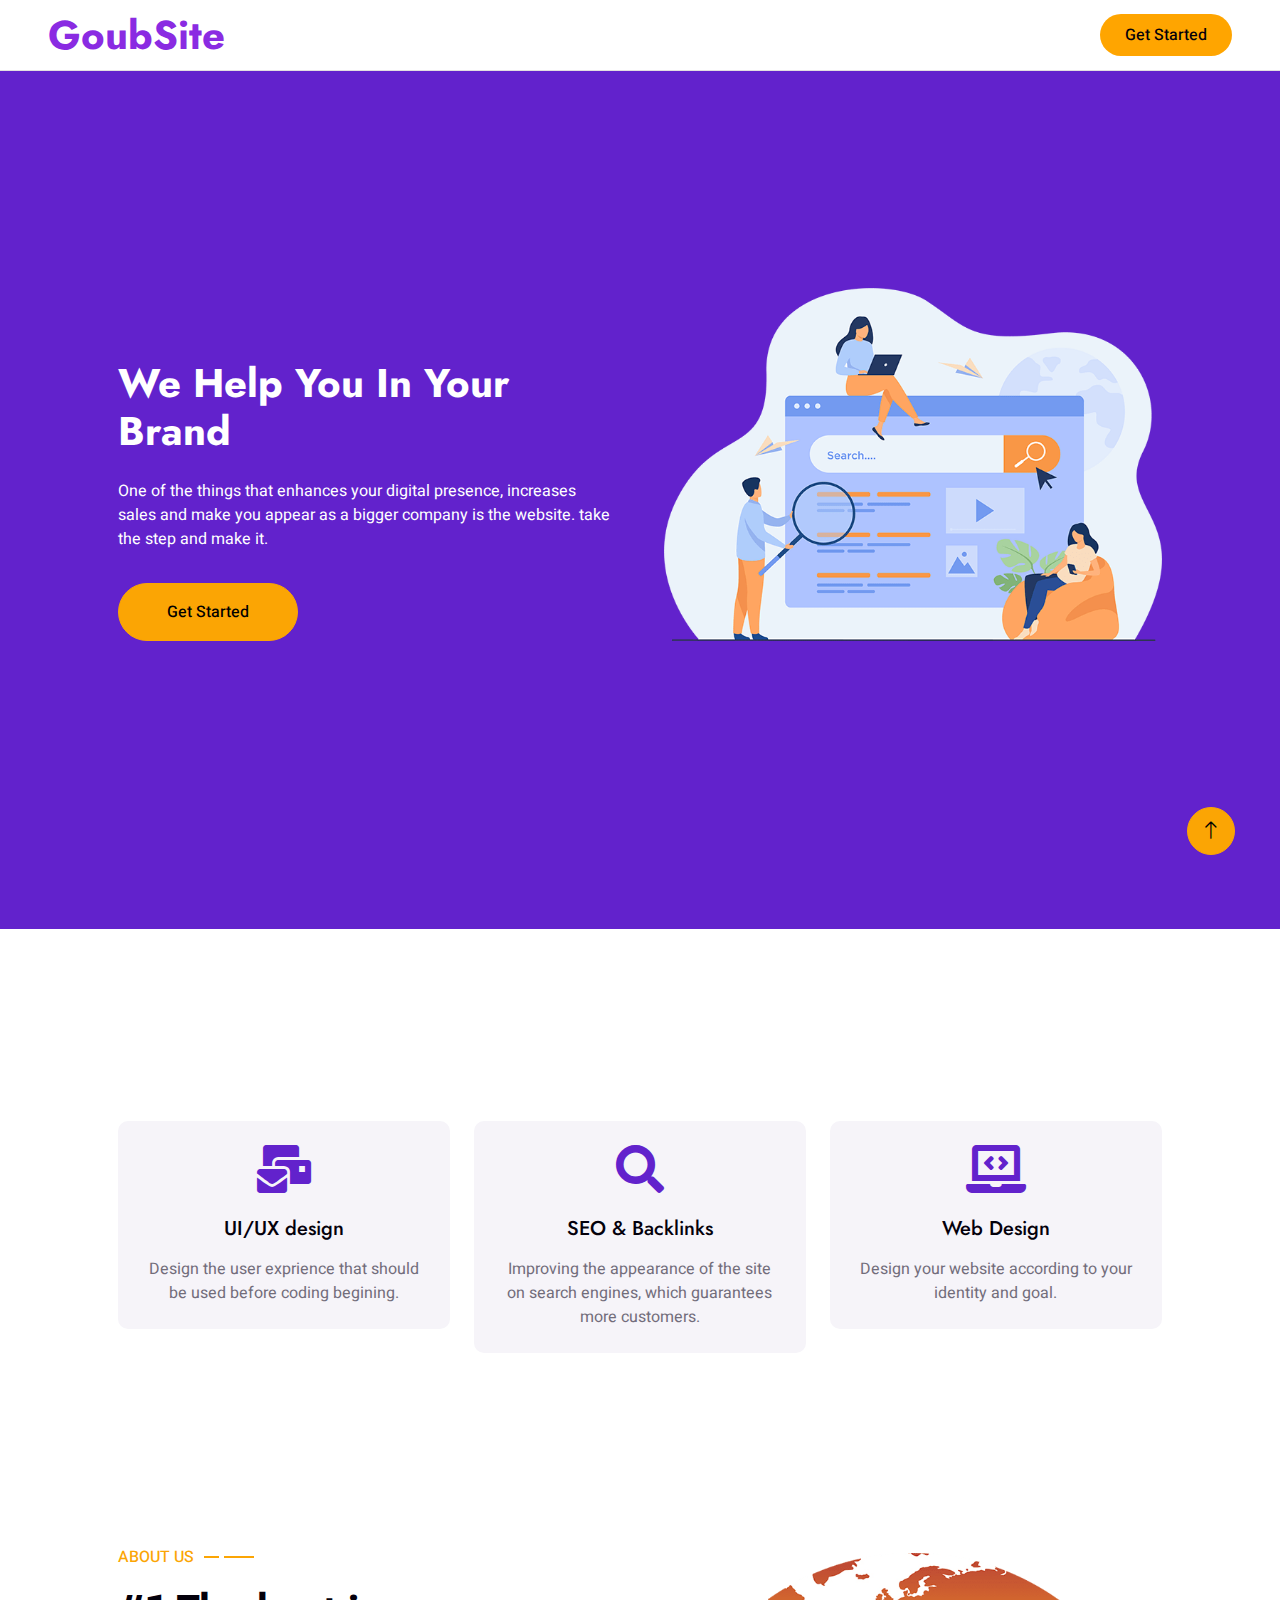
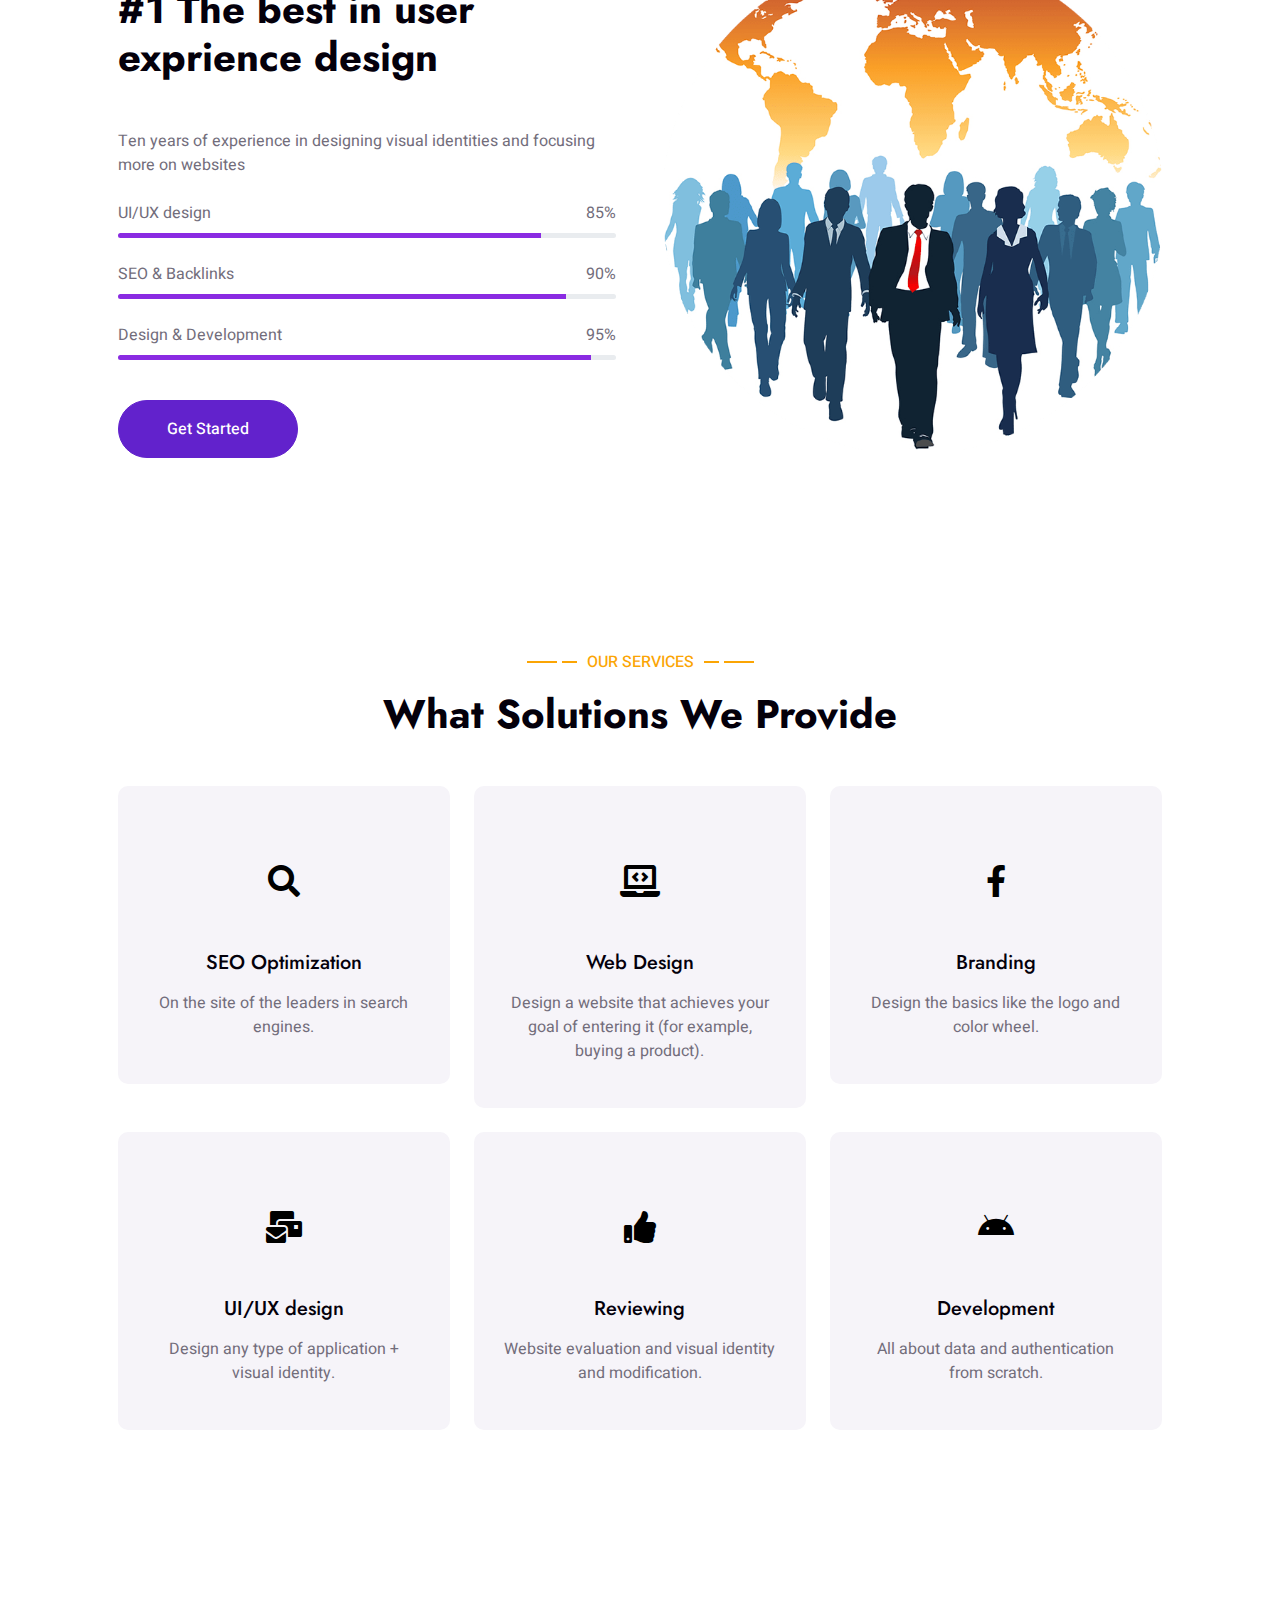
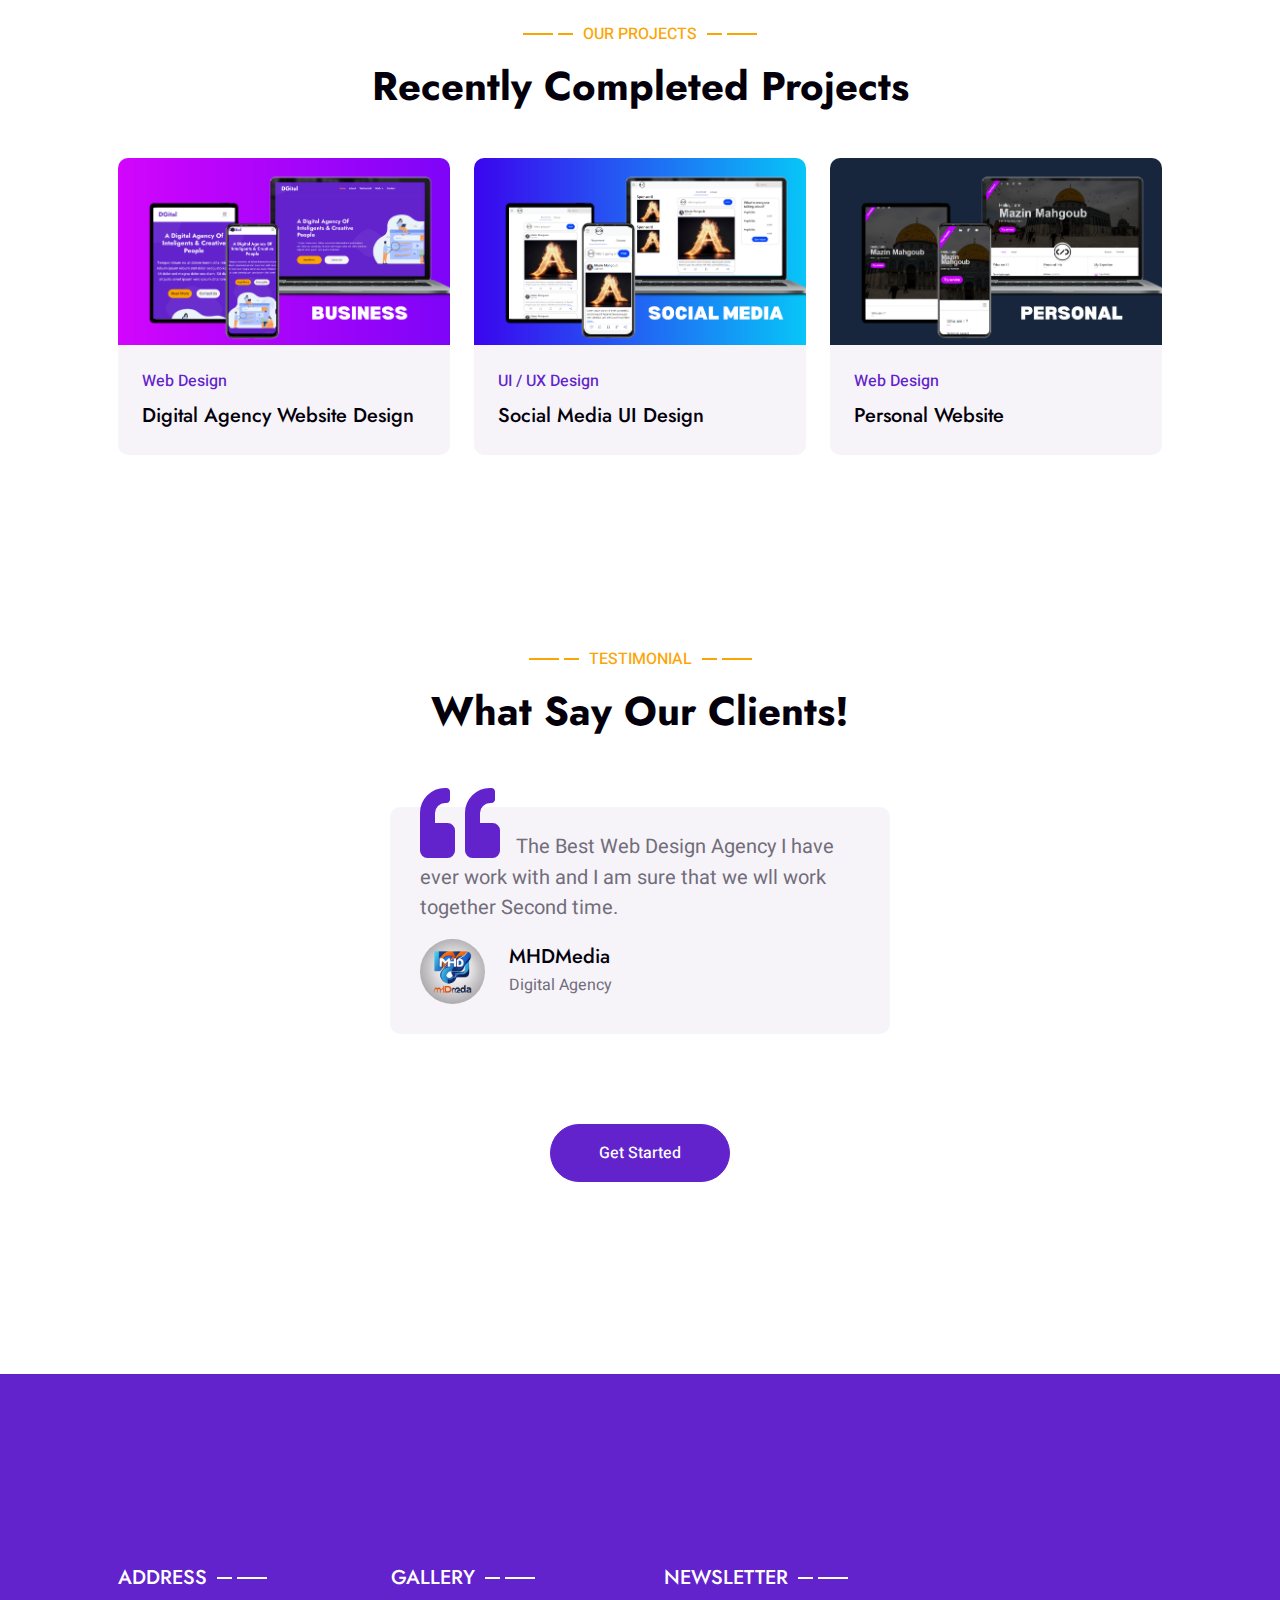
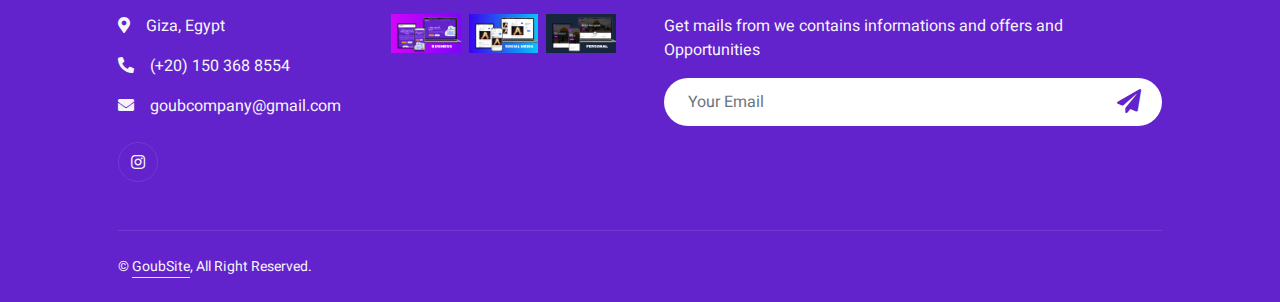
==== commit 9355dd16: "Update index.html" ====
--- a/index.html
+++ b/index.html
@@ -319,7 +319,7 @@
                                 <img class="img-fluid w-100" src="3.png" alt="">
                                 <div class="portfolio-overlay">
 					 
-                                    <a style="color: white;" class="btn btn-square btn-outline-light mx-1">under development</a>
+                                    <a style="color: white;" class="btn">under development</a>
                                 </div>
                             </div>
                             <div class="bg-light p-4">
